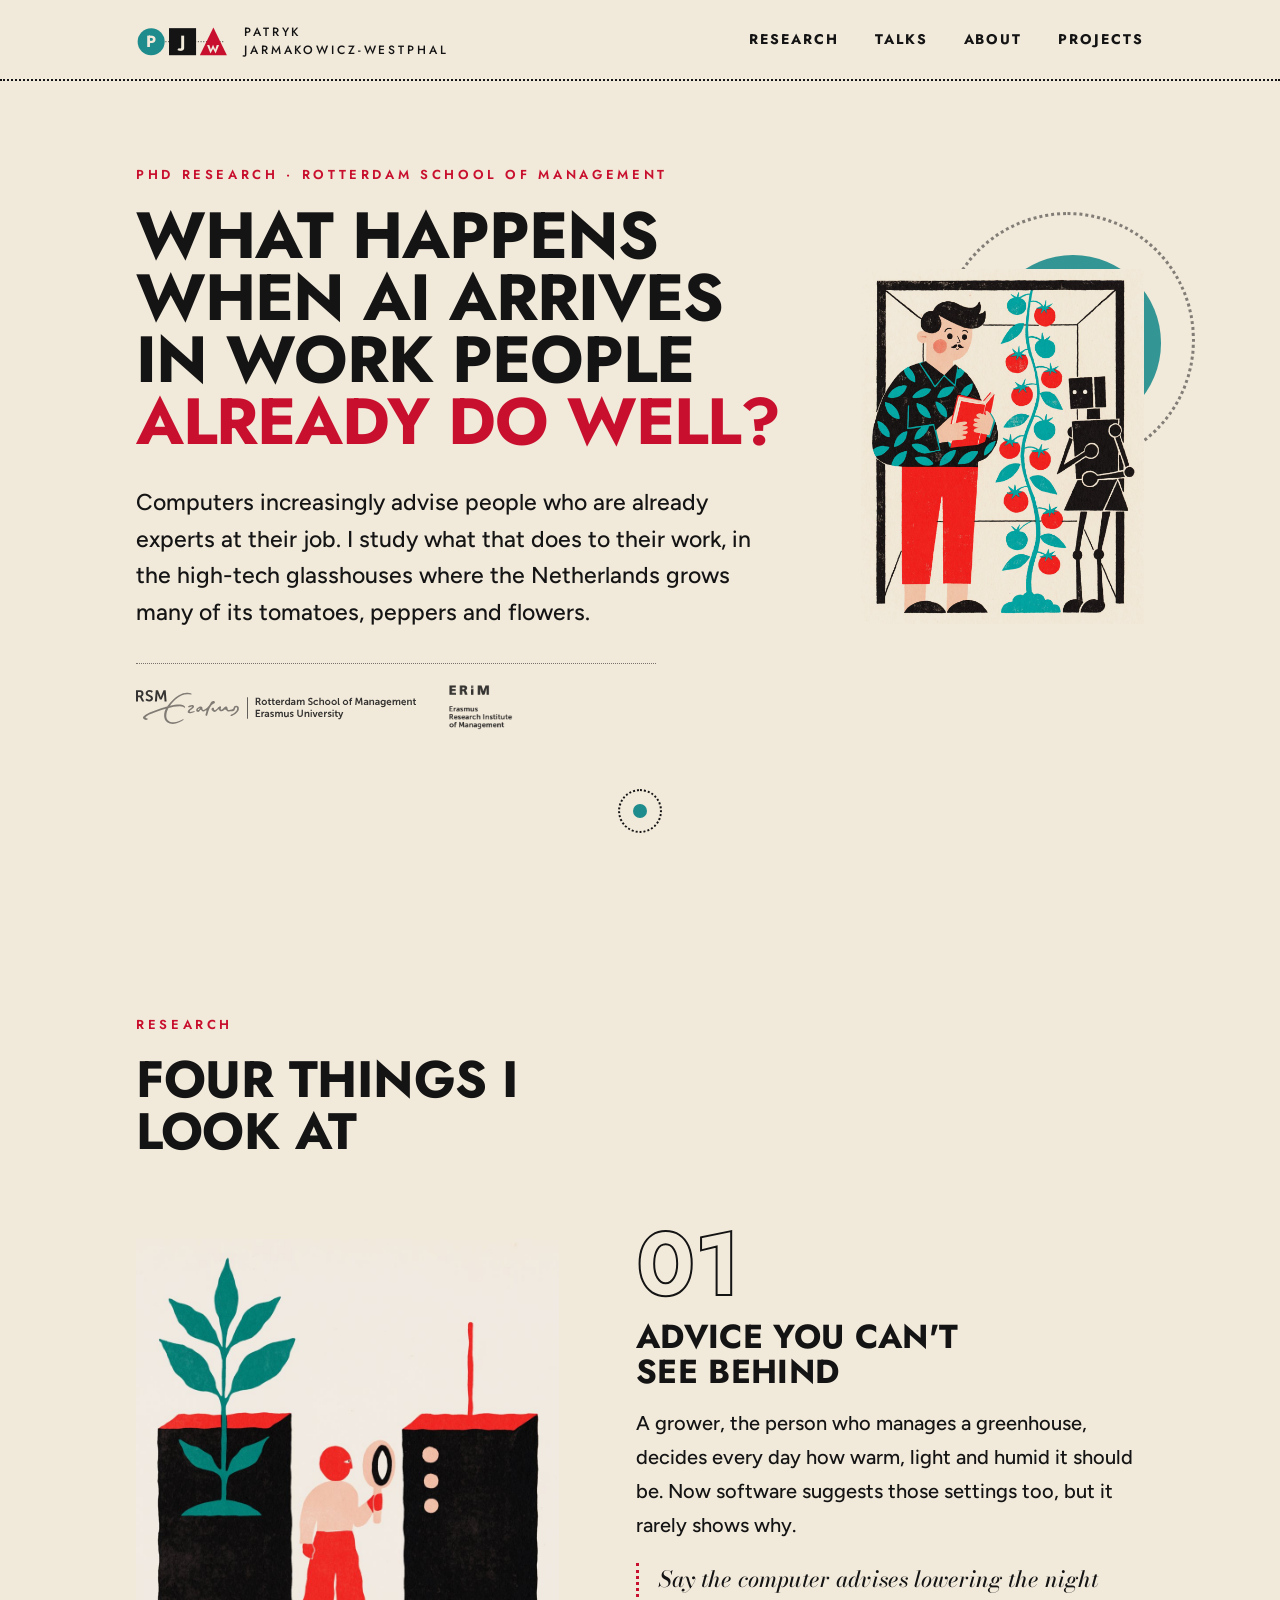
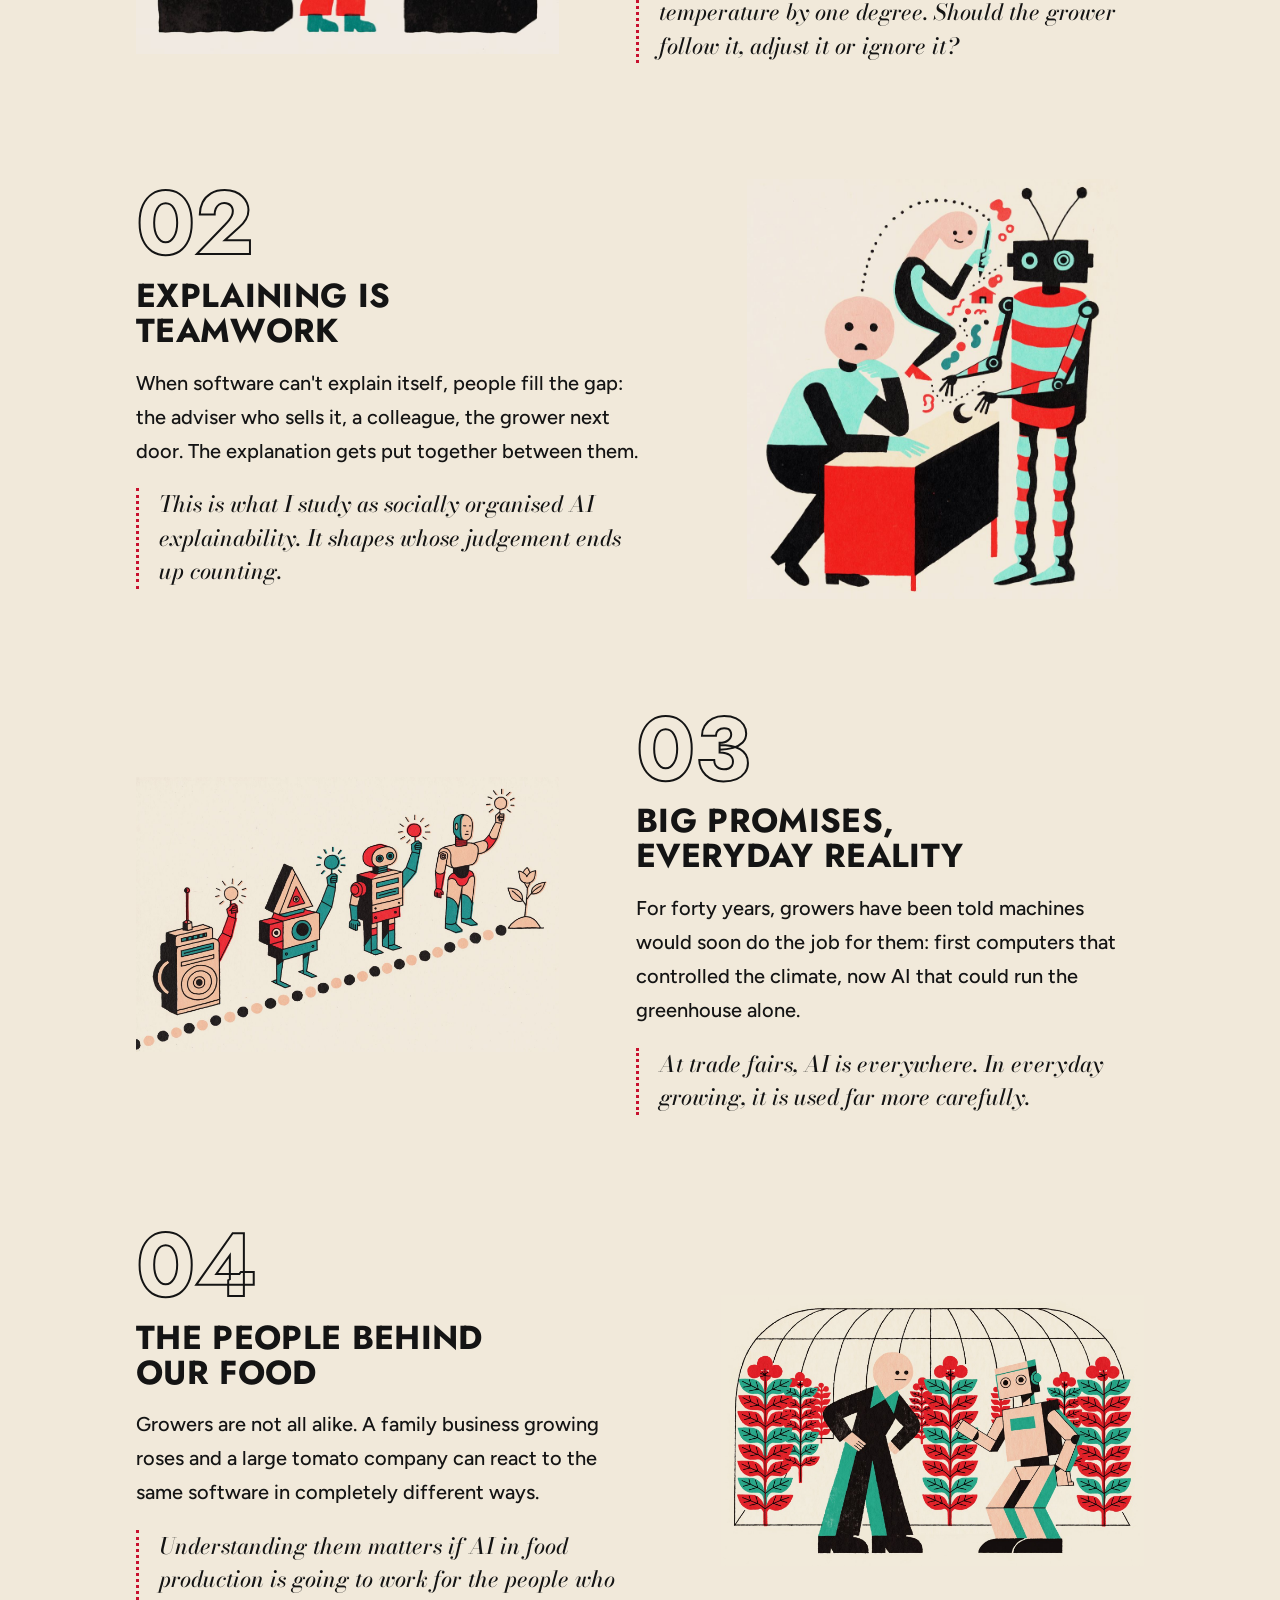
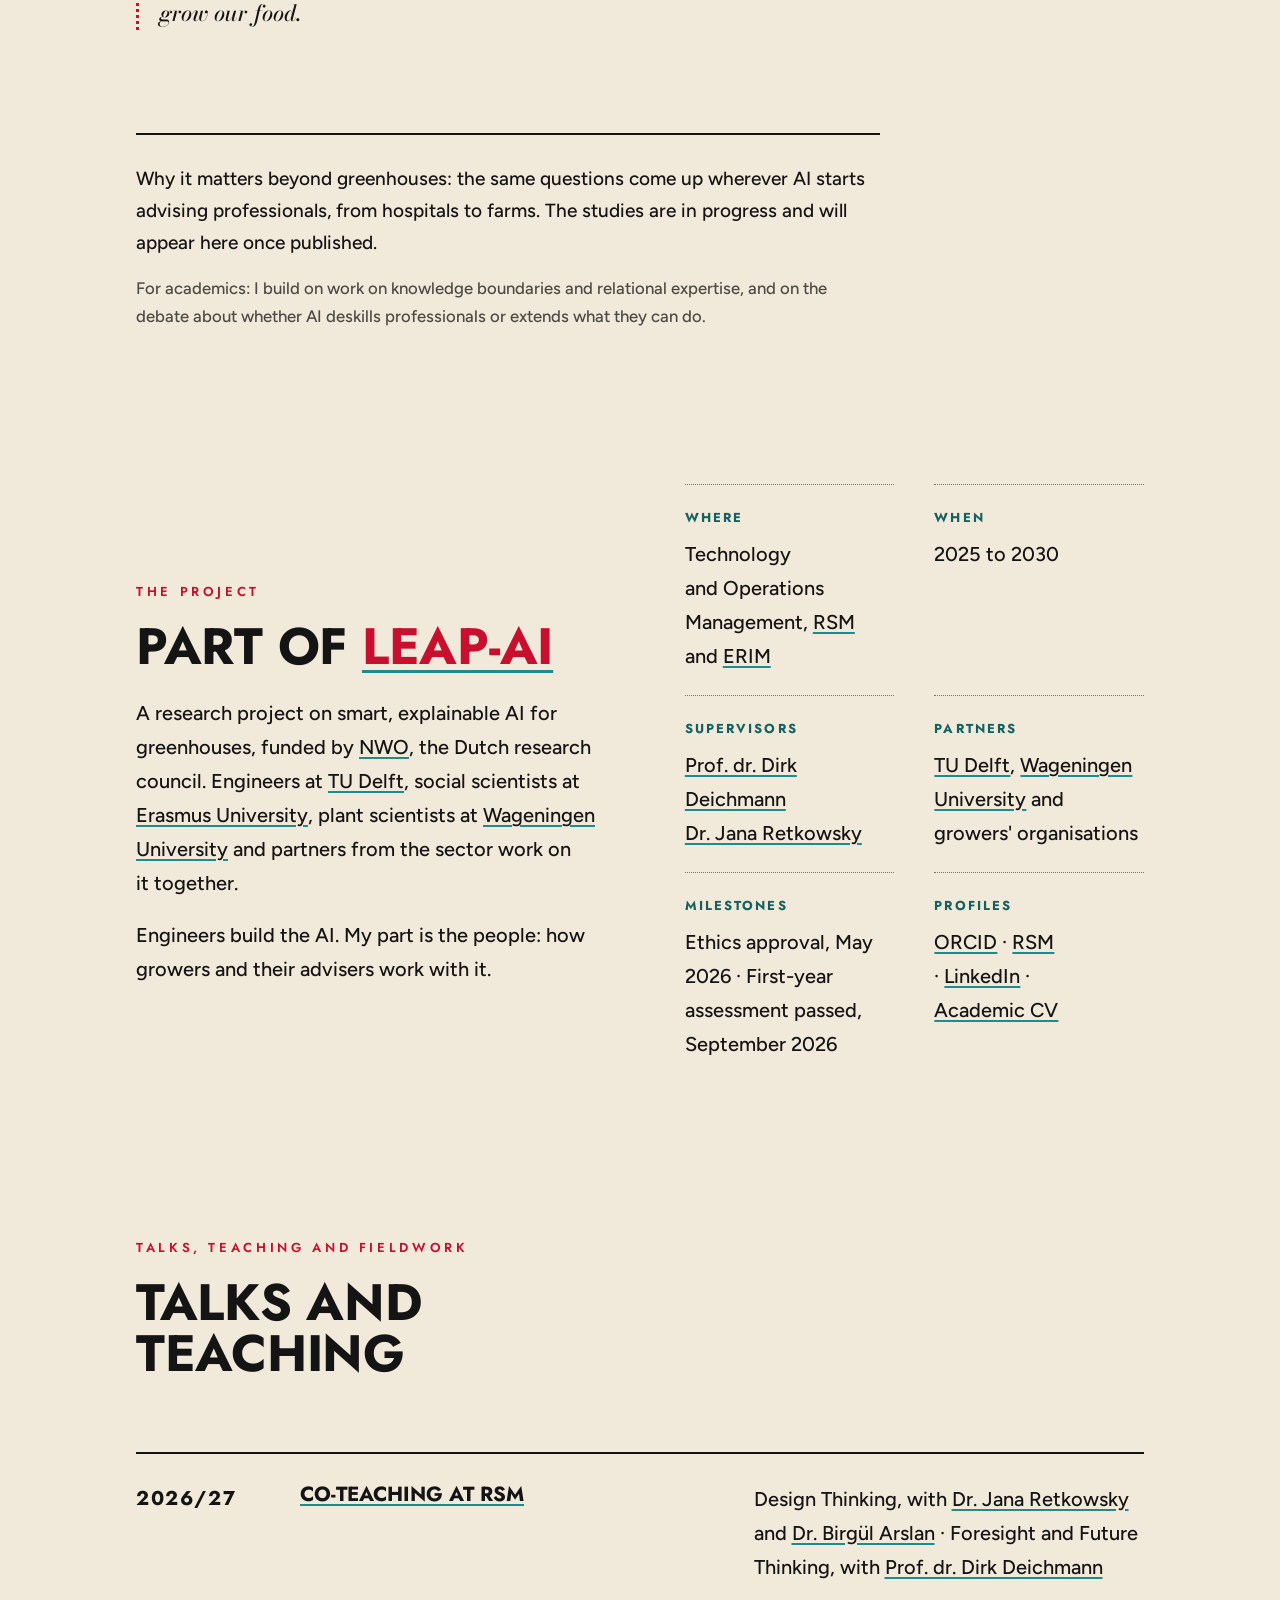
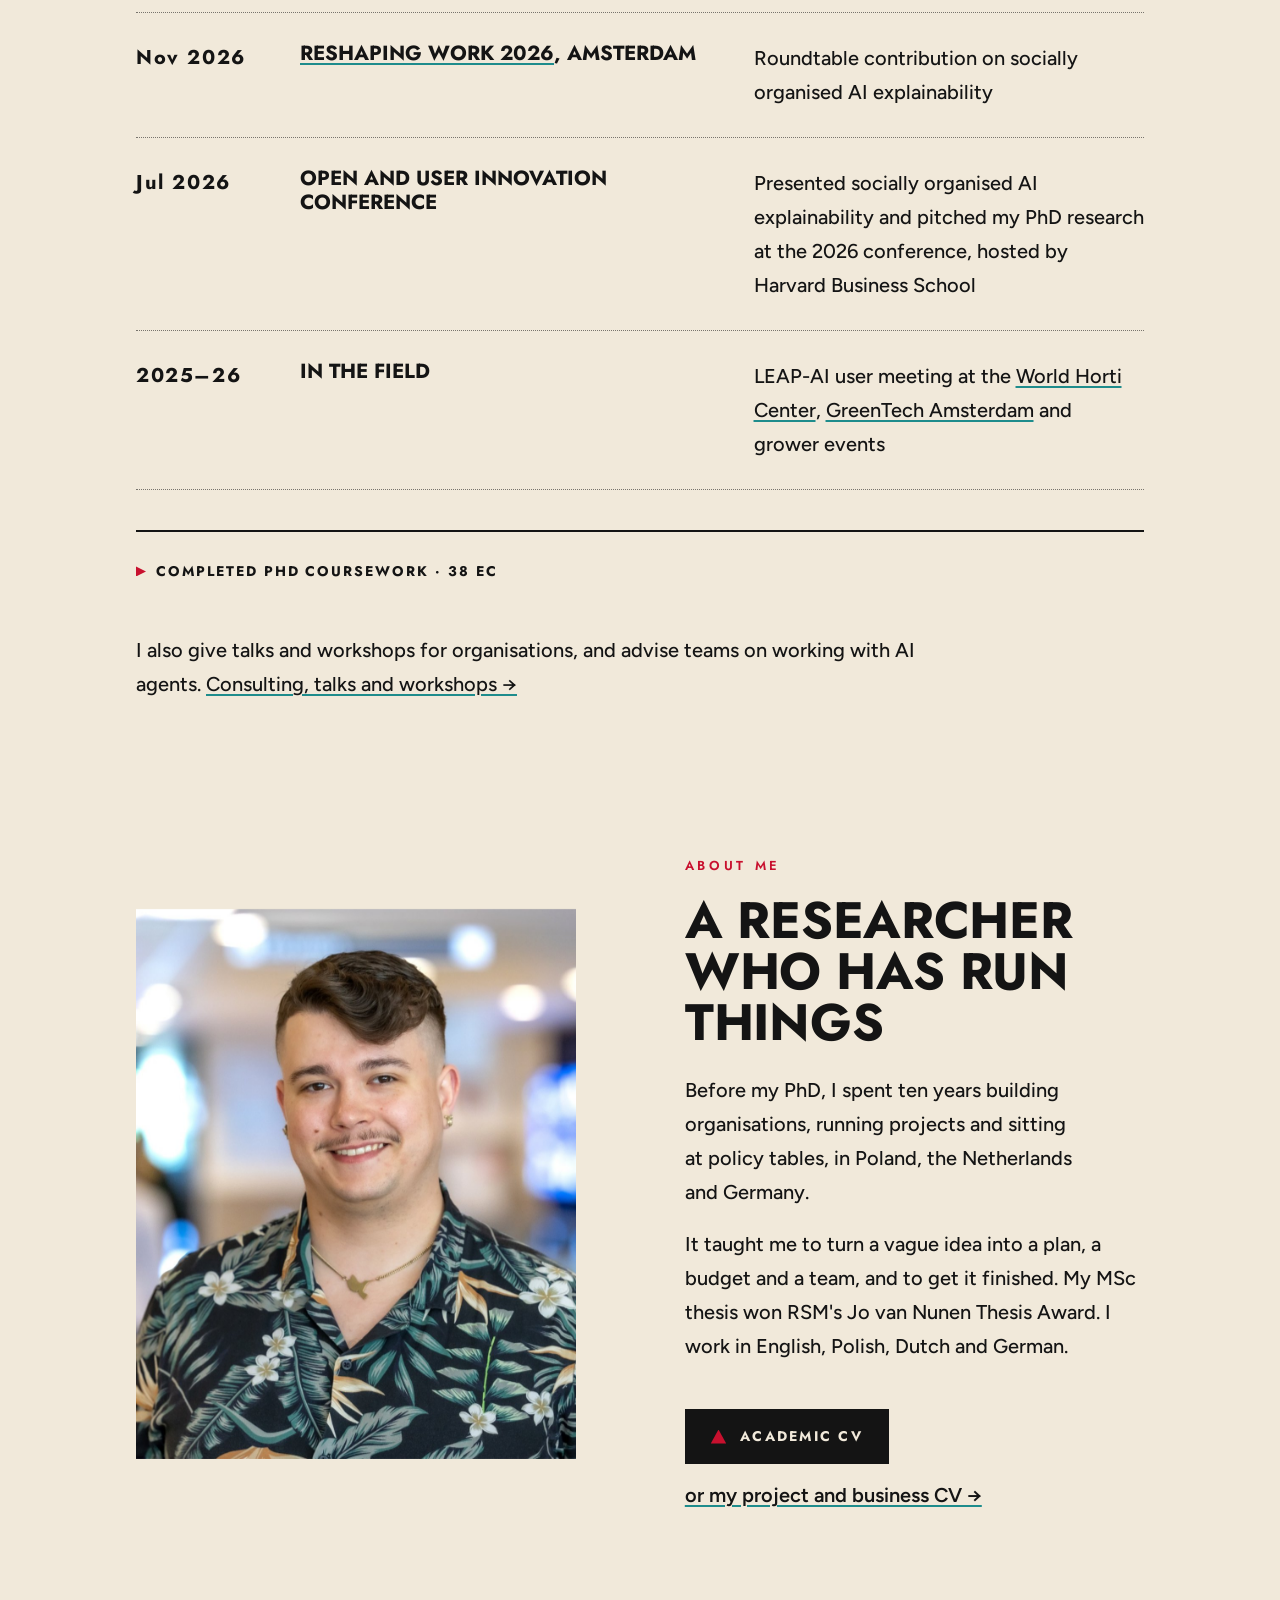
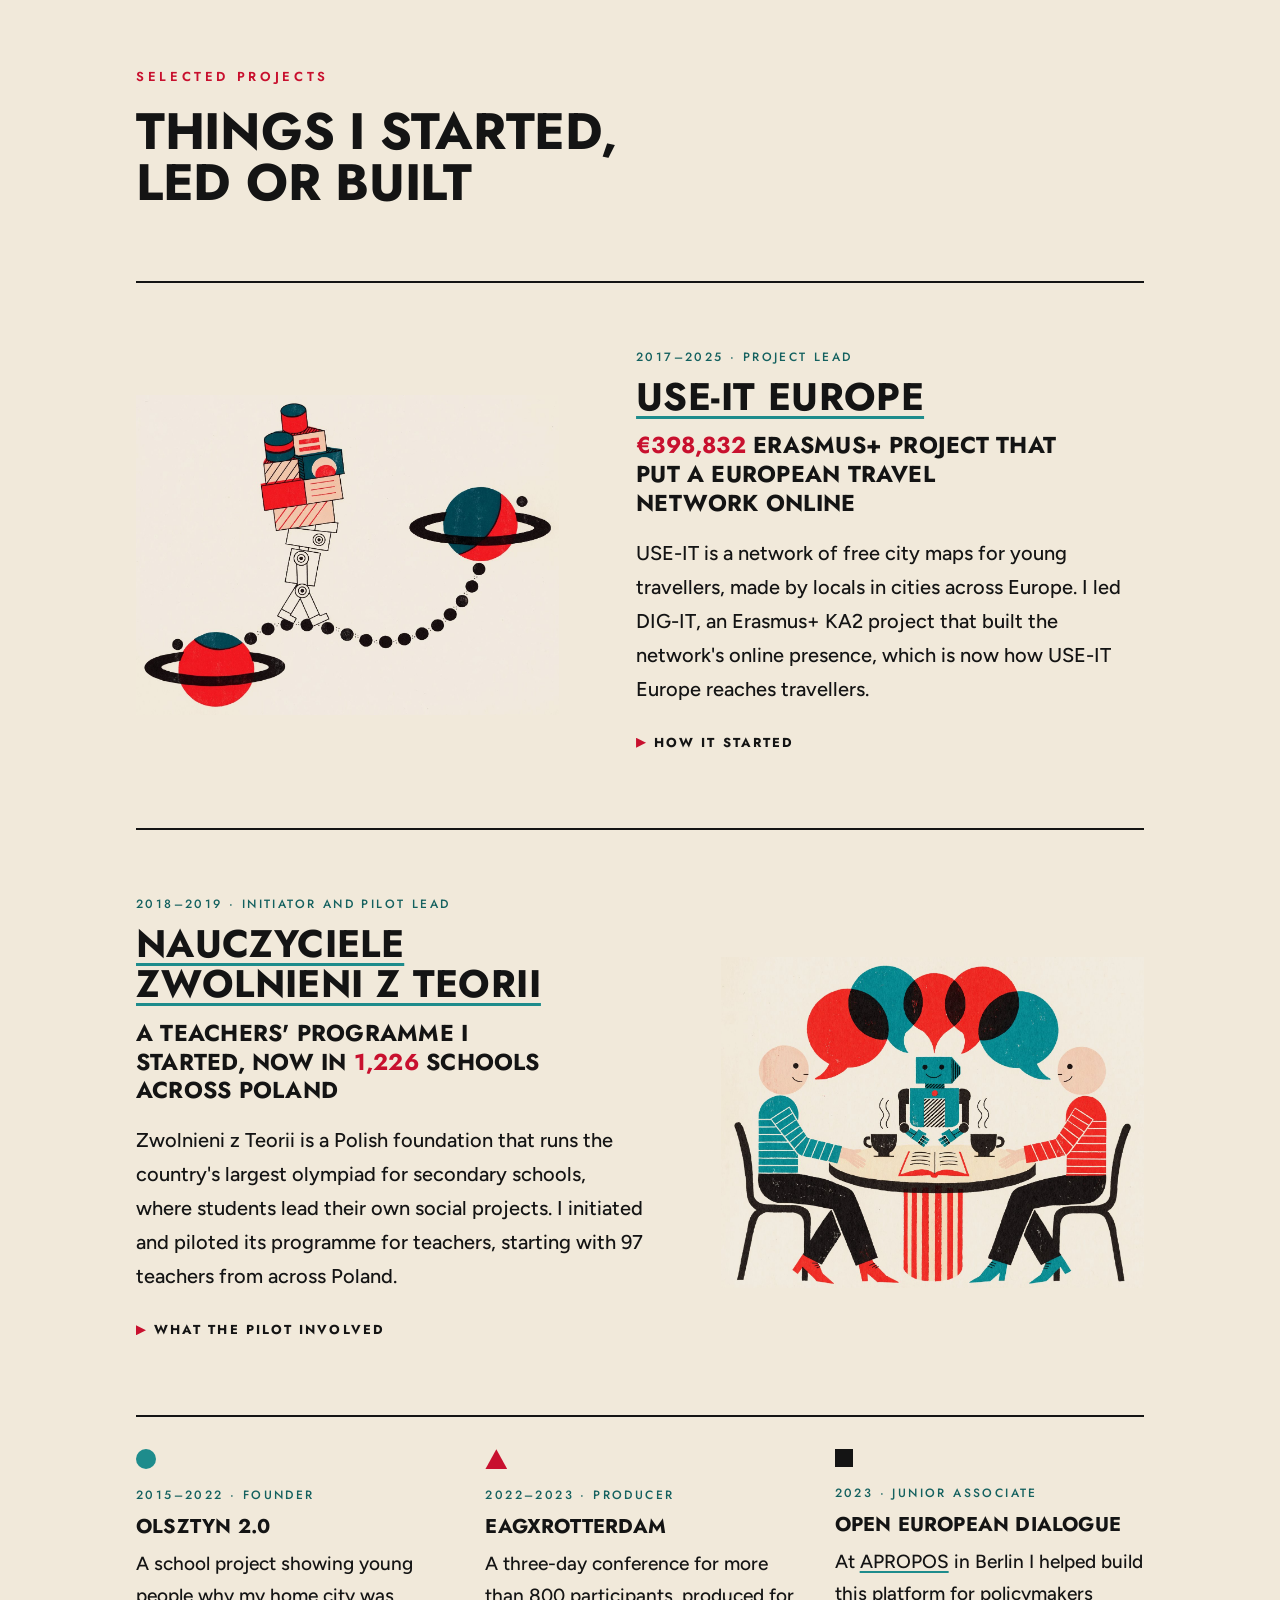
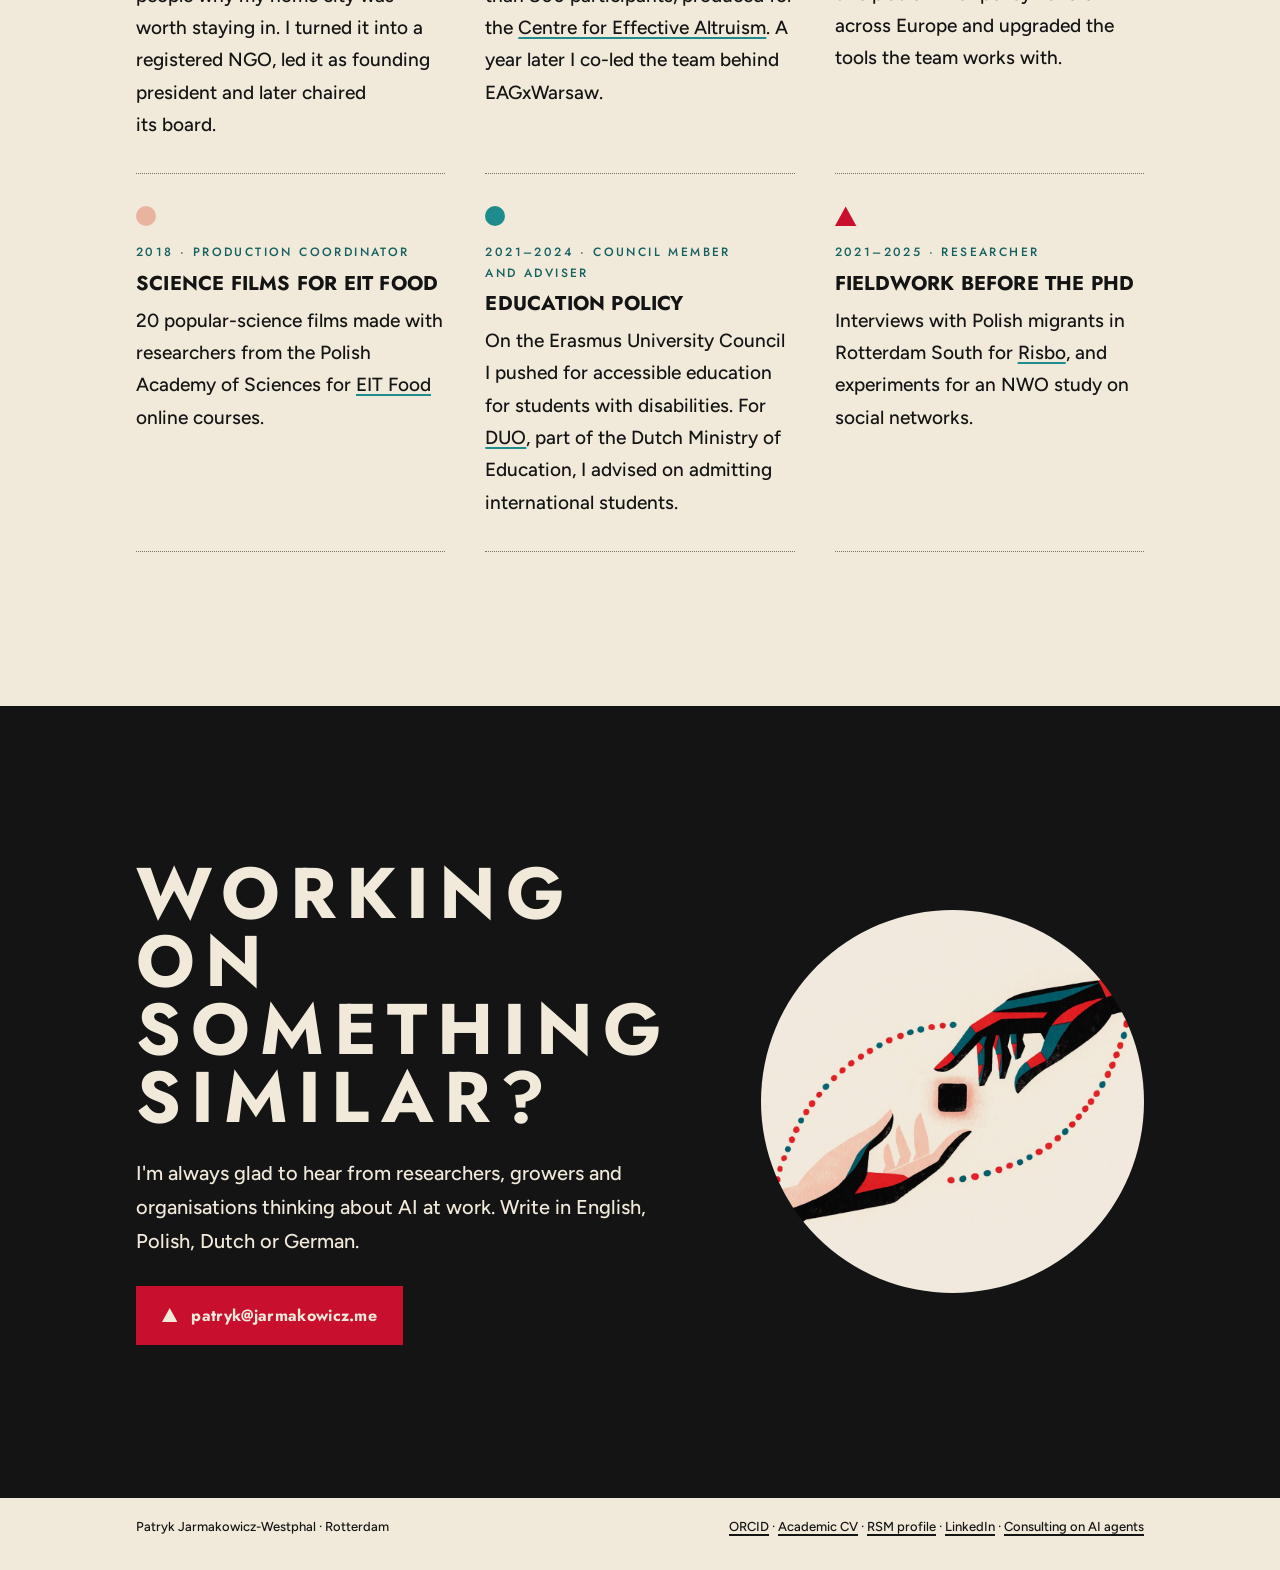
==== index.html @ da4ab866 "Launch jarmakowicz.me Personal research site with projects, talks and consulting pages.  Co-Authored" ====
<!DOCTYPE html>
<html lang="en">
<head>
<script>document.documentElement.classList.add("js")</script>
<meta charset="utf-8">
<meta name="viewport" content="width=device-width, initial-scale=1">
<title>Patryk Jarmakowicz-Westphal · Research on AI at work, Rotterdam School of Management</title>
<meta name="description" content="PhD researcher at Rotterdam School of Management, Erasmus University, studying what happens when AI arrives in established work, with Dutch greenhouse horticulture as the field. Part of the NWO-funded LEAP-AI consortium.">
<link rel="canonical" href="https://jarmakowicz.me/">
<meta property="og:type" content="profile">
<meta property="og:title" content="Patryk Jarmakowicz-Westphal · Research on AI at work">
<meta property="og:description" content="What happens when AI arrives in work people already do well. PhD research at RSM, Erasmus University, in Dutch greenhouse horticulture.">
<meta property="og:url" content="https://jarmakowicz.me/">
<meta property="og:image" content="https://jarmakowicz.me/img/f1-figure-greenhouse.jpg">
<script type="application/ld+json">
{
  "@context": "https://schema.org",
  "@type": "Person",
  "@id": "https://jarmakowicz.me/#person",
  "name": "Patryk Jarmakowicz-Westphal",
  "url": "https://jarmakowicz.me/",
  "image": "https://jarmakowicz.me/img/portrait.jpg",
  "email": "mailto:patryk@jarmakowicz.me",
  "jobTitle": "PhD researcher",
  "affiliation": {"@type": "CollegeOrUniversity", "name": "Rotterdam School of Management, Erasmus University", "url": "https://www.rsm.nl/"},
  "knowsAbout": ["AI at work", "human-AI interaction", "explainable AI in practice", "greenhouse horticulture", "organisational technology adoption", "AI agents", "project management"],
  "knowsLanguage": ["en", "pl", "nl", "de"],
  "sameAs": ["https://orcid.org/0009-0005-6873-9500", "https://www.rsm.nl/people/patryk-jarmakowicz-westphal/", "https://www.linkedin.com/in/patryk-jarmakowicz/"],
  "award": "Jo van Nunen Thesis Award, Rotterdam School of Management",
  "makesOffer": {"@type": "Offer", "url": "https://jarmakowicz.me/services.html", "itemOffered": {"@type": "Service", "name": "Consulting, talks and workshops on AI agents and AI at work"}}
}
</script>
<link rel="preconnect" href="https://fonts.googleapis.com"><link rel="preconnect" href="https://fonts.gstatic.com" crossorigin>
<link href="https://fonts.googleapis.com/css2?family=Bodoni+Moda:ital,wght@1,500&family=Figtree:wght@500;700&family=Jost:wght@500;600;700&display=swap" rel="stylesheet">
<link rel="stylesheet" href="style.css">
<link rel="stylesheet" href="home.css">
</head>
<body class="home">
<a class="skip" href="#work">Skip to content</a>

<header class="top">
  <div class="wrap">
    <a class="brand" href="index.html" aria-label="Patryk Jarmakowicz-Westphal, home">
      <svg viewBox="0 0 340 112" aria-hidden="true">
        <line x1="20" y1="58" x2="330" y2="58" stroke="#141414" stroke-width="3" stroke-dasharray="1 9" stroke-linecap="round"/>
        <circle cx="56" cy="58" r="50" fill="#1E8C8C"/><text x="56" y="79" text-anchor="middle" font-family="Futura,Jost" font-weight="700" font-size="60" fill="#F1E9DA">P</text>
        <rect x="122" y="8" width="100" height="100" fill="#141414"/><text x="172" y="79" text-anchor="middle" font-family="Futura,Jost" font-weight="700" font-size="60" fill="#F1E9DA">J</text>
        <polygon points="236,108 286,6 336,108" fill="#C8102E"/><text x="286" y="98" text-anchor="middle" font-family="Futura,Jost" font-weight="700" font-size="42" fill="#F1E9DA">W</text>
      </svg>
      <span>Patryk<br>Jarmakowicz-Westphal</span>
    </a>
    <nav class="nav" aria-label="Main">
      <a href="#work">Research</a>
      <a href="#talks">Talks</a>
      <a href="#about">About</a>
      <a href="#projects">Projects</a>
    </nav>
  </div>
</header>

<main>
  <section class="h-hero" aria-labelledby="h-title">
    <div class="wrap h-grid">
      <div class="h-copy">
        <p class="kicker rv">PhD research · Rotterdam School of Management</p>
        <h1 id="h-title" class="h-title rv">What happens when AI arrives in work people <span>already do well?</span></h1>
        <p class="h-lede rv">Computers increasingly advise people who are already experts at their job. I study what that does to their work, in the high-tech glasshouses where the Netherlands grows many of its tomatoes, peppers and flowers.</p>
        <div class="affil rv" role="group" aria-label="Affiliations">
          <a href="https://www.rsm.nl/people/patryk-jarmakowicz-westphal/"><img src="img/logos/rsm.svg" alt="Rotterdam School of Management, Erasmus University" class="logo-rsm"></a>
          <a href="https://www.erim.eur.nl/"><img src="img/logos/erim.png" alt="ERIM, Erasmus Research Institute of Management" class="logo-erim"></a>
        </div>
      </div>
      <figure class="h-art rv"><img src="img/f1-figure-greenhouse.jpg" alt="Poster-style drawing of a researcher with a notebook next to a tomato plant and a small robot in a greenhouse" width="1100" height="1400"></figure>
    </div>
    <a class="h-cue" href="#work" aria-label="Scroll to research"><span class="pc body"></span></a>
  </section>

  <section class="h-sec" id="work" aria-labelledby="work-h">
    <div class="wrap">
      <header class="h-head rv">
        <p class="kicker">Research</p>
        <h2 id="work-h" class="h-h2">Four things I look at</h2>
      </header>
      <ol class="angles">
        <li class="angle rv">
          <figure><img src="img/r2-two-black-boxes.jpg" alt="A person with a magnifying glass between two black boxes, one growing a plant and one with an antenna" width="1500" height="1400"></figure>
          <div class="angle-copy">
            <span class="num">01</span>
            <h3>Advice you can't see behind</h3>
            <p>A grower, the person who manages a greenhouse, decides every day how warm, light and humid it should be. Now software suggests those settings too, but it rarely shows why.</p>
            <p class="eg">Say the computer advises lowering the night temperature by one degree. Should the grower follow it, adjust it or ignore it?</p>
          </div>
        </li>
        <li class="angle rv">
          <figure><img src="img/r4-explaining-the-machine.jpg" alt="A figure translating a robot's abstract shapes into pictures for a puzzled person" width="1300" height="1400"></figure>
          <div class="angle-copy">
            <span class="num">02</span>
            <h3>Explaining is teamwork</h3>
            <p>When software can't explain itself, people fill the gap: the adviser who sells it, a colleague, the grower next door. The explanation gets put together between them.</p>
            <p class="eg">This is what I study as socially organised AI explainability. It shapes whose judgement ends up counting.</p>
          </div>
        </li>
        <li class="angle rv">
          <figure><img src="img/r3-forty-years-of-promises.jpg" alt="Four machines from different decades on a dotted path, each holding up a small light, with a plant at the end" width="1600" height="1040"></figure>
          <div class="angle-copy">
            <span class="num">03</span>
            <h3>Big promises, everyday reality</h3>
            <p>For forty years, growers have been told machines would soon do the job for them: first computers that controlled the climate, now AI that could run the greenhouse alone.</p>
            <p class="eg">At trade fairs, AI is everywhere. In everyday growing, it is used far more carefully.</p>
          </div>
        </li>
        <li class="angle rv">
          <figure><img src="img/r1b-greenhouse.jpg" alt="A grower and a friendly robot looking at the same tomato plant in a greenhouse" width="1600" height="1040"></figure>
          <div class="angle-copy">
            <span class="num">04</span>
            <h3>The people behind our food</h3>
            <p>Growers are not all alike. A family business growing roses and a large tomato company can react to the same software in completely different ways.</p>
            <p class="eg">Understanding them matters if AI in food production is going to work for the people who grow our food.</p>
          </div>
        </li>
      </ol>
      <p class="h-note rv">Why it matters beyond greenhouses: the same questions come up wherever AI starts advising professionals, from hospitals to farms. The studies are in progress and will appear here once published.<br><span class="for-academics">For academics: I build on work on knowledge boundaries and relational expertise, and on the debate about whether AI deskills professionals or extends what they can do.</span></p>
    </div>
  </section>

  <section class="h-sec h-project" aria-labelledby="project-h">
    <div class="wrap h-split">
      <div class="rv">
        <p class="kicker">The project</p>
        <h2 id="project-h" class="h-h2">Part of <a href="https://www.nwo.nl/en/news/two-consortia-to-start-research-on-the-use-of-ai-in-horticulture-and-livestock-farming">LEAP-AI</a></h2>
        <p class="h-body">A research project on smart, explainable AI for greenhouses, funded by <a href="https://www.nwo.nl/en">NWO</a>, the Dutch research council. Engineers at <a href="https://www.tudelft.nl/en/">TU Delft</a>, social scientists at <a href="https://www.eur.nl/en">Erasmus University</a>, plant scientists at <a href="https://www.wur.nl/en.htm">Wageningen University</a> and partners from the sector work on it together.</p>
        <p class="h-body">Engineers build the AI. My part is the people: how growers and their advisers work with it.</p>
      </div>
      <dl class="h-facts rv">
        <div><dt>Where</dt><dd>Technology and Operations Management, <a href="https://www.rsm.nl/">RSM</a> and <a href="https://www.erim.eur.nl/">ERIM</a></dd></div>
        <div><dt>When</dt><dd>2025 to 2030</dd></div>
        <div><dt>Supervisors</dt><dd><a href="https://www.rsm.nl/people/dirk-deichmann/">Prof. dr. Dirk Deichmann</a><br><a href="https://www.rsm.nl/people/jana-retkowsky/">Dr. Jana Retkowsky</a></dd></div>
        <div><dt>Partners</dt><dd><a href="https://www.tudelft.nl/en/">TU Delft</a>, <a href="https://www.wur.nl/en.htm">Wageningen University</a> and growers' organisations</dd></div>
        <div><dt>Milestones</dt><dd>Ethics approval, May 2026 · First-year assessment passed, September 2026</dd></div>
        <div><dt>Profiles</dt><dd><a href="https://orcid.org/0009-0005-6873-9500">ORCID</a> · <a href="https://www.rsm.nl/people/patryk-jarmakowicz-westphal/">RSM</a> · <a href="https://www.linkedin.com/in/patryk-jarmakowicz/">LinkedIn</a> · <a href="Patryk-Jarmakowicz-Westphal-CV-academic.pdf">Academic CV</a></dd></div>
      </dl>
    </div>
  </section>

  <section class="h-sec" id="talks" aria-labelledby="talks-h">
    <div class="wrap">
      <header class="h-head rv">
        <p class="kicker">Talks, teaching and fieldwork</p>
        <h2 id="talks-h" class="h-h2">Talks and teaching</h2>
      </header>
      <ul class="events">
        <li class="rv"><span class="when">2026/27</span><span class="what"><a href="https://www.rsm.nl/people/patryk-jarmakowicz-westphal/">Co-teaching at RSM</a></span><span class="how">Design Thinking, with <a href="https://www.rsm.nl/people/jana-retkowsky/">Dr. Jana Retkowsky</a> and <a href="https://www.rsm.nl/people/birgul-arslan/">Dr. Birgül Arslan</a> · Foresight and Future Thinking, with <a href="https://www.rsm.nl/people/dirk-deichmann/">Prof. dr. Dirk Deichmann</a></span></li>
        <li class="rv"><span class="when">Nov 2026</span><span class="what"><a href="https://www.reshapingwork.net/">Reshaping Work 2026</a>, Amsterdam</span><span class="how">Roundtable contribution on socially organised AI explainability</span></li>
        <li class="rv"><span class="when">Jul 2026</span><span class="what">Open and User Innovation Conference</span><span class="how">Presented socially organised AI explainability and pitched my PhD research at the 2026 conference, hosted by Harvard Business School</span></li>
        <li class="rv"><span class="when">2025–26</span><span class="what">In the field</span><span class="how">LEAP-AI user meeting at the <a href="https://www.worldhorticenter.nl/">World Horti Center</a>, <a href="https://www.greentech.nl/amsterdam">GreenTech Amsterdam</a> and grower events</span></li>
      </ul>
      <details class="coursework rv">
        <summary>Completed PhD coursework · 38 EC</summary>
        <ul>
          <li><span>Management Scholarship and Scholars</span><span>ERIM · 5 EC</span></li>
          <li><span>Design Thinking, Design Research and Design Experiments</span><span>Aalborg University · 2 EC</span></li>
          <li><span>Qualitative Research Methods and Data Analysis</span><span>GSERM Ljubljana · 4 EC</span></li>
          <li><span>Quantitative Research Methods</span><span>ERIM · 5 EC</span></li>
          <li><span>Open Science and Scientific Integrity</span><span>ERIM · 2 EC</span></li>
          <li><span>AI Agents in Economics and Business Research</span><span>Tinbergen Institute · 1 EC</span></li>
          <li><span>Research on Digital Innovation</span><span>Vrije Universiteit Amsterdam · 5 EC</span></li>
          <li><span>Topics in the Philosophy of Science</span><span>ERIM · 5 EC</span></li>
          <li><span>Crafting Your Introduction</span><span>ERIM · 2 EC</span></li>
          <li><span>Scholarly Communication from the Middle Ages to the Open Era</span><span>ERIM · 1 EC</span></li>
          <li><span>Summer School Greenhouse Horticulture</span><span>Wageningen University &amp; Research</span></li>
          <li><span>Using and Studying Generative AI in Work and Education</span><span>VU Amsterdam and Stockholm School of Economics · 6 EC</span></li>
        </ul>
        <p>In progress: University Teaching Qualification (UDQ/BKU), RISBO.</p>
      </details>
      <p class="h-aside rv">I also give talks and workshops for organisations, and advise teams on working with AI agents. <a href="services.html">Consulting, talks and workshops →</a></p>
    </div>
  </section>

  <section class="h-sec" id="about" aria-labelledby="about-h">
    <div class="wrap">
      <div class="h-split about-intro">
        <figure class="portrait rv"><img src="img/portrait.jpg" alt="Patryk Jarmakowicz-Westphal, smiling, in a dark shirt with a tropical leaf pattern" width="1040" height="1300"></figure>
        <div class="rv">
          <p class="kicker">About me</p>
          <h2 id="about-h" class="h-h2">A researcher who has run things</h2>
          <p class="h-body">Before my PhD, I spent ten years building organisations, running projects and sitting at policy tables, in Poland, the Netherlands and Germany.</p>
          <p class="h-body">It taught me to turn a vague idea into a plan, a budget and a team, and to get it finished. My MSc thesis won RSM's Jo van Nunen Thesis Award. I work in English, Polish, Dutch and German.</p>
          <p class="h-body"><a class="button" href="Patryk-Jarmakowicz-Westphal-CV-academic.pdf"><span class="pc sig"></span>Academic CV</a> <a class="cv-alt" href="Patryk-Jarmakowicz-Westphal-CV.pdf">or my project and business CV →</a></p>
        </div>
      </div>

          </div>
  </section>

  <section class="h-sec" id="projects" aria-labelledby="projects-h">
    <div class="wrap">
      <header class="h-head rv">
        <p class="kicker">Selected projects</p>
        <h2 id="projects-h" class="h-h2">Things I started, led or built</h2>
      </header>

      <article class="feature rv">
        <figure><img src="img/07-moving-between-tools.jpg" alt="A small robot carrying boxes along a dotted path from one planet to another" width="1540" height="1170"></figure>
        <div class="feature-copy">
          <p class="meta">2017–2025 · Project lead</p>
          <h3><a href="https://www.use-it.travel/">USE-IT Europe</a></h3>
          <p class="claim"><span data-count="400000" data-prefix="€">€400,000</span> Erasmus+ project that put a European travel network online</p>
          <p>USE-IT is a network of free city maps for young travellers, made by locals in cities across Europe. I led DIG-IT, an Erasmus+ KA2 project that built the network's online presence, which is now how USE-IT Europe reaches travellers.</p>
          <details><summary>How it started</summary><p>My first USE-IT project was the map for my home city, Olsztyn, in 2017–2019. I raised the funding, ran the local research and led the creative team. We printed 20,000 copies, and our campaign reached more than two million young Europeans.</p></details>
        </div>
      </article>

      <article class="feature rev rv">
        <figure><img src="img/05-new-colleague.jpg" alt="Two people and a small robot talking around a table" width="1500" height="1180"></figure>
        <div class="feature-copy">
          <p class="meta">2018–2019 · Initiator and pilot lead</p>
          <h3><a href="https://zwolnienizteorii.pl/nauczyciel">Nauczyciele Zwolnieni z Teorii</a></h3>
          <p class="claim">A teachers' programme I started, now in <span data-count="1263">1,263</span> schools across Poland</p>
          <p>Zwolnieni z Teorii is a Polish foundation that runs the country's largest olympiad for secondary schools, where students lead their own social projects. I initiated and piloted its programme for teachers, starting with 97 teachers from across Poland.</p>
          <details><summary>What the pilot involved</summary><p>I built the relationships with schools, organised three workshops in Warsaw, set up the programme data, presented it at the Ministry of Entrepreneurship and Technology, and ran an event for teachers at the Grand Finale with experts from Google and Allegro.</p></details>
        </div>
      </article>

      <ul class="minis">
        <li class="rv">
          <span class="pc body" aria-hidden="true"></span>
          <p class="meta">2015–2022 · Founder</p>
          <h3>Olsztyn 2.0</h3>
          <p>A school project showing young people why my home city was worth staying in. I turned it into a registered NGO, led it as founding president and later chaired its board.</p>
        </li>
        <li class="rv">
          <span class="pc sig" aria-hidden="true"></span>
          <p class="meta">2022–2023 · Producer</p>
          <h3>EAGxRotterdam</h3>
          <p>A three-day conference for more than 800 participants, produced for the <a href="https://www.effectivealtruism.org/">Centre for Effective Altruism</a>. A year later I co-led the team behind EAGxWarsaw.</p>
        </li>
        <li class="rv">
          <span class="pc mod" aria-hidden="true"></span>
          <p class="meta">2023 · Junior associate</p>
          <h3>Open European Dialogue</h3>
          <p>At <a href="https://www.aproposgroup.org/">APROPOS</a> in Berlin I helped build this platform for policymakers across Europe and upgraded the tools the team works with.</p>
        </li>
        <li class="rv">
          <span class="pc done" aria-hidden="true"></span>
          <p class="meta">2018 · Production coordinator</p>
          <h3>Science films for EIT Food</h3>
          <p>20 popular-science films made with researchers from the Polish Academy of Sciences for <a href="https://www.eitfood.eu/">EIT Food</a> online courses.</p>
        </li>
        <li class="rv">
          <span class="pc body" aria-hidden="true"></span>
          <p class="meta">2021–2024 · Council member and adviser</p>
          <h3>Education policy</h3>
          <p>On the Erasmus University Council I pushed for accessible education for students with disabilities. For <a href="https://duo.nl/">DUO</a>, part of the Dutch Ministry of Education, I advised on admitting international students.</p>
        </li>
        <li class="rv">
          <span class="pc sig" aria-hidden="true"></span>
          <p class="meta">2021–2025 · Researcher</p>
          <h3>Fieldwork before the PhD</h3>
          <p>Interviews with Polish migrants in Rotterdam South for <a href="https://www.risbo.org/">Risbo</a>, and experiments for an NWO study on social networks.</p>
        </li>
      </ul>
    </div>
  </section>

  <section class="h-contact" id="contact" aria-labelledby="contact-h">
    <div class="wrap h-split">
      <div class="rv">
        <h2 id="contact-h" class="h-big">Working on something similar?</h2>
        <p class="h-body">I'm always glad to hear from researchers, growers and organisations thinking about AI at work. Write in English, Polish, Dutch or German.</p>
        <a class="button" href="mailto:patryk@jarmakowicz.me"><span class="pc sig"></span>patryk@jarmakowicz.me</a>
      </div>
      <figure class="rv"><img src="img/04-handover.jpg" alt="" width="1600" height="1040"></figure>
    </div>
  </section>
</main>

<footer class="foot">
  <div class="wrap">
    <span>Patryk Jarmakowicz-Westphal · Rotterdam</span>
    <span><a href="https://orcid.org/0009-0005-6873-9500">ORCID</a> · <a href="Patryk-Jarmakowicz-Westphal-CV-academic.pdf">Academic CV</a> · <a href="https://www.rsm.nl/people/patryk-jarmakowicz-westphal/">RSM profile</a> · <a href="https://www.linkedin.com/in/patryk-jarmakowicz/">LinkedIn</a> · <a href="services.html">Consulting on AI agents</a></span>
  </div>
</footer>

<script src="home.js" defer></script>
</body>
</html>
---- style.css ----
/* Konstruktor web styles. Tokens match brand/DESIGN.md */
:root{
  --cream:#F1E9DA; --ink:#141414; --crimson:#C8102E; --teal:#1E8C8C; --teal-deep:#14615F; --blush:#E8B4A0;
  --display:"Futura","Jost",sans-serif;
  --text:"Avenir Next","Figtree",sans-serif;
  --voice:"Bodoni 72","Bodoni Moda",serif;
  --wrap:1120px; --gut:clamp(20px,5vw,56px);
  --gap:clamp(56px,9vw,112px);
}
*{box-sizing:border-box;margin:0;padding:0}
html{background:var(--cream);color:var(--ink);-webkit-text-size-adjust:100%}
body{font-family:var(--text);font-weight:500;font-size:clamp(17px,1.1vw + 12px,19px);line-height:1.6;text-wrap:pretty}
img{display:block;max-width:100%;height:auto}
a{color:inherit;text-decoration-thickness:1.5px;text-underline-offset:3px}
a:hover{color:var(--crimson)}
:focus-visible{outline:3px solid var(--crimson);outline-offset:3px}
.wrap{max-width:var(--wrap);margin:0 auto;padding:0 var(--gut)}
p+p{margin-top:1em}
em,i{font-style:italic}

/* shapes */
.pc{display:inline-block;flex:none}
.pc.body{width:1em;height:1em;border-radius:50%;background:var(--teal)}
.pc.mod{width:.9em;height:.9em;background:var(--ink)}
.pc.sig{width:1.1em;height:1em;background:var(--crimson);clip-path:polygon(50% 0,100% 100%,0 100%)}
.pc.done{width:1em;height:1em;border-radius:50%;background:var(--blush)}

/* header */
.top{border-bottom:2px dotted var(--ink)}
.top .wrap{display:flex;align-items:center;justify-content:space-between;gap:24px;padding-top:22px;padding-bottom:18px}
.brand{display:flex;align-items:center;gap:16px;text-decoration:none}
.brand svg{width:92px;height:auto}
.brand span{font-family:var(--display);font-size:12px;letter-spacing:.24em;text-transform:uppercase;line-height:1.5}
.nav{display:flex;gap:clamp(16px,3vw,36px);font-family:var(--display);font-weight:700;font-size:14px;letter-spacing:.14em;text-transform:uppercase}
.nav a{text-decoration:none;padding:6px 0;border-bottom:3px solid transparent}
.nav a[aria-current="page"]{border-color:var(--crimson)}
@media (max-width:640px){.brand span{display:none}.brand svg{width:78px}}

/* hero */
.hero{position:relative;overflow:hidden}
.hero .wrap{display:grid;grid-template-columns:1.25fr .75fr;gap:56px;align-items:center;padding-top:clamp(40px,7vw,88px);padding-bottom:clamp(40px,7vw,88px)}
.kicker{font-family:var(--display);font-weight:600;font-size:13px;letter-spacing:.28em;text-transform:uppercase;color:var(--crimson);margin-bottom:22px}
h1{font-family:var(--display);font-weight:700;font-size:clamp(38px,5vw,68px);line-height:.95;letter-spacing:-.01em;text-transform:uppercase}
h1 span{color:var(--crimson)}
.lede{font-size:clamp(19px,1.4vw + 12px,23px);line-height:1.5;margin-top:32px;max-width:34em}
.hero figure img{width:100%}
@media (max-width:820px){.hero .wrap{grid-template-columns:1fr}.hero figure{order:-1;max-width:300px}}

/* sections */
section.block{padding:var(--gap) 0 0}
section.block > .wrap{border-top:2px solid var(--ink);padding-top:40px}
h2{font-family:var(--display);font-weight:700;font-size:15px;letter-spacing:.14em;text-transform:uppercase;margin-bottom:24px}
h3{font-family:var(--display);font-weight:700;font-size:clamp(22px,2vw,28px);line-height:1.1;text-transform:uppercase;letter-spacing:.01em}
.split{display:grid;grid-template-columns:1fr minmax(0,440px);gap:clamp(32px,6vw,80px);align-items:center}
.split.rev{grid-template-columns:minmax(0,440px) 1fr}
.split.rev > figure{order:-1}
.prose{max-width:36em}
@media (max-width:820px){.split,.split.rev{grid-template-columns:1fr}.split.rev > figure{order:0}.split figure{max-width:480px}}
.quote{font-family:var(--voice);font-style:italic;font-size:clamp(26px,2.6vw,36px);line-height:1.25;max-width:22em}

/* work list */
.work{list-style:none;margin-top:8px}
.work li{display:grid;grid-template-columns:minmax(0,300px) 1fr;gap:clamp(24px,5vw,64px);align-items:center;padding:40px 0;border-top:1.5px dotted rgba(20,20,20,.55)}
.work li:first-child{border-top:0;padding-top:8px}
.work .meta{font-family:var(--display);font-size:12px;letter-spacing:.22em;text-transform:uppercase;margin:10px 0 14px;color:var(--teal-deep)}
.work p{max-width:34em}
@media (max-width:820px){.work li{grid-template-columns:1fr}.work figure{max-width:360px}}

/* facts */
.facts{display:grid;grid-template-columns:repeat(auto-fit,minmax(220px,1fr));gap:0 40px}
.facts div{padding:18px 0;border-top:1.5px dotted rgba(20,20,20,.55)}
.facts dt{font-family:var(--display);font-weight:700;font-size:13px;letter-spacing:.14em;text-transform:uppercase;margin-bottom:6px}

/* orbit */
.orbit{position:relative;margin-top:16px}
.orbit .line{position:absolute;left:4px;right:4px;top:12px;border-top:3px dotted var(--ink)}
.orbit ol{list-style:none;display:grid;grid-template-columns:repeat(4,1fr);gap:28px;position:relative}
.orbit .mk{height:24px;display:flex;align-items:center;font-size:24px}
.orbit .when{font-family:var(--display);font-size:12px;letter-spacing:.22em;text-transform:uppercase;margin-top:18px;opacity:.75}
.orbit h3{font-size:20px;margin:6px 0 10px}
.orbit p{font-size:.92em}
.orbit .gate{color:var(--crimson);font-weight:700}
@media (max-width:820px){
  .orbit .line{left:11px;right:auto;top:4px;bottom:4px;border-top:0;border-left:3px dotted var(--ink)}
  .orbit ol{grid-template-columns:1fr;gap:32px}
  .orbit li{display:grid;grid-template-columns:40px 1fr}
  .orbit li > *:not(.mk){grid-column:2}
  .orbit .mk{grid-row:1 / span 3}
  .orbit .when{margin-top:0}
}

/* banner */
.banner img{width:100%;max-height:520px;object-fit:cover;object-position:50% 35%}

/* call */
.call{padding:var(--gap) 0}
.call .wrap{border-top:2px solid var(--ink);padding-top:40px;display:grid;grid-template-columns:1fr minmax(0,380px);gap:clamp(32px,6vw,80px);align-items:center}
.call .big{font-family:var(--display);font-weight:700;font-size:clamp(30px,3.6vw,48px);line-height:1;text-transform:uppercase;margin-bottom:24px}
.button{display:inline-flex;align-items:center;gap:14px;margin-top:28px;padding:16px 26px;background:var(--ink);color:var(--cream);text-decoration:none;font-family:var(--display);font-weight:700;font-size:14px;letter-spacing:.16em;text-transform:uppercase}
.button:hover{background:var(--crimson);color:var(--cream)}
.button .pc.sig{font-size:14px;background:var(--crimson)}
.button:hover .pc.sig{background:var(--cream)}
@media (max-width:820px){.call .wrap{grid-template-columns:1fr}}

/* footer */
.foot{border-top:2px solid var(--ink)}
.foot .wrap{display:flex;flex-wrap:wrap;justify-content:space-between;gap:12px 32px;padding-top:18px;padding-bottom:32px;font-size:13px}

/* about path */
.path{list-style:none;margin-top:48px;position:relative;padding-left:34px}
.path::before{content:"";position:absolute;left:8px;top:10px;bottom:10px;border-left:3px dotted var(--ink)}
.path li{position:relative;display:grid;grid-template-columns:120px 1fr;gap:20px;padding:10px 0}
.path li::before{content:"";position:absolute;left:-33px;top:15px;width:16px;height:16px;border-radius:50%;background:var(--teal)}
.path li:first-child::before{background:var(--crimson);border-radius:0;clip-path:polygon(50% 0,100% 100%,0 100%);width:18px}
.path .yr{font-family:var(--display);font-weight:700;font-size:14px;letter-spacing:.1em;padding-top:3px}
.path b{font-weight:700}
@media (max-width:640px){.path li{grid-template-columns:1fr;gap:2px}}
.nav a{white-space:nowrap}
#about .split{align-items:start}
#about .split figure{position:sticky;top:32px}
@media (max-width:820px){#about .split figure{position:static}}

/* about: portrait + skills */
.portrait img{width:100%;max-width:420px}
.skills{display:grid;grid-template-columns:repeat(auto-fit,minmax(300px,1fr));gap:0 56px}
.skills > div{padding:28px 0;border-top:1.5px dotted rgba(20,20,20,.55)}
.skills h3{font-size:19px;margin-bottom:10px}
.skills p{max-width:34em}

/* offers */
.offers{display:grid;grid-template-columns:repeat(2,1fr);gap:0 64px}
@media (max-width:820px){.offers{grid-template-columns:1fr}}
.offers p:not(.when):not(.fit){max-width:34em}
.offers article{padding:28px 0 8px;border-top:1.5px dotted rgba(20,20,20,.55)}
.offers .mk{height:24px;display:flex;align-items:center;font-size:24px}
.offers .when{font-family:var(--display);font-size:12px;letter-spacing:.22em;text-transform:uppercase;margin-top:16px;opacity:.75}
.offers h3{font-size:22px;margin:6px 0 12px}
.offers .fit{font-size:.88em;color:var(--teal-deep);font-weight:700}

/* ---------- motion ---------- */
.reveal{opacity:0;transform:translateY(22px);transition:opacity .7s ease var(--d,0ms),transform .7s cubic-bezier(.2,.7,.2,1) var(--d,0ms)}
.reveal.in{opacity:1;transform:none}
figure{overflow:visible}
figure img{transition:transform .6s cubic-bezier(.2,.7,.2,1)}
figure:hover img{transform:translateY(-4px) rotate(-.6deg)}
@keyframes drift{from{transform:translateY(0) rotate(0)}to{transform:translateY(-10px) rotate(.8deg)}}
.hero figure img,.call figure img{animation:drift 6s ease-in-out infinite alternate}
.split figure img{animation:drift 8s ease-in-out infinite alternate}
.split.rev figure img{animation-delay:-3s}
.work figure img{animation:drift 9s ease-in-out infinite alternate}
.work li:nth-child(2) figure img{animation-delay:-4s}
/* moving dotted orbit */
.orbit .line{border-top:0!important;height:3px;background-image:radial-gradient(circle,var(--ink) 1.4px,transparent 1.6px);background-size:9px 3px;animation:march 3s linear infinite}
@keyframes march{to{background-position:90px 0}}
@keyframes pulse{0%,100%{transform:scale(1)}50%{transform:scale(1.18)}}
.orbit .mk .pc,.offers .mk .pc{animation:pulse 3.2s ease-in-out infinite}
.orbit li:nth-child(2) .pc{animation-delay:.4s}.orbit li:nth-child(3) .pc{animation-delay:.8s}.orbit li:nth-child(4) .pc{animation-delay:1.2s}
.brand svg line{animation:march-svg 4s linear infinite}
@keyframes march-svg{to{stroke-dashoffset:-100}}
.button .pc.sig{transition:transform .3s}
.button:hover .pc.sig{transform:translateX(4px) rotate(90deg)}
@media (max-width:820px){
  .orbit .line{height:auto;width:3px;background-image:radial-gradient(circle,var(--ink) 1.4px,transparent 1.6px);background-size:3px 9px;animation:march-v 3s linear infinite}
  @keyframes march-v{to{background-position:0 90px}}
}
@media (prefers-reduced-motion:reduce){
  *,*::before,*::after{animation:none!important;transition:none!important}
  .reveal{opacity:1;transform:none}
}

/* ---------- responsive images ---------- */
.hero figure{display:flex;justify-content:center}
.hero figure img{max-height:min(72vh,640px);width:auto;max-width:100%}
.split figure{display:flex;justify-content:center}
.split figure img{max-height:520px;width:auto;max-width:100%}
@media (min-width:821px) and (max-width:1100px){
  .hero .wrap{grid-template-columns:1fr 1fr}
  .split,.split.rev{grid-template-columns:1fr 1fr}
}
@media (max-width:820px){
  .hero figure img{max-height:340px}
  .split figure img{max-height:300px}
  .work figure img{max-height:260px;width:auto}
  .banner img{max-height:260px}
}
@media (max-width:640px){
  .top .wrap{gap:12px}
  .brand svg{width:62px}
  .nav{gap:14px;font-size:12px;letter-spacing:.08em}
}

/* affiliations */
.affil{display:flex;flex-wrap:wrap;align-items:center;gap:20px 32px;margin-top:32px;padding-top:20px;border-top:1.5px dotted rgba(20,20,20,.55)}
.affil img{display:block;height:34px;width:auto}
.affil .logo-erim{height:46px}
.affil a{opacity:.85;transition:opacity .3s}.affil a:hover{opacity:1}
.prose a,.work a,.skills a,.path a,.facts a,.lede a{text-decoration-color:var(--teal);text-decoration-thickness:2px}
@media (max-width:640px){.affil img{height:28px}.affil .logo-erim{height:38px}}

@media (max-width:640px){.nav-opt{display:none}}

/* phones: smaller graphics on inner pages */
@media (max-width:640px){
  .hero figure{max-width:200px}
  .hero figure img{max-height:220px}
  .split figure img,.split figure{max-height:200px;max-width:220px}
  .banner img{max-height:180px}
  .call figure img{max-width:180px}
}

/* skip link */
.skip{position:absolute;left:12px;top:-60px;z-index:50;background:var(--ink);color:var(--cream);padding:10px 16px;font-family:var(--display);font-weight:700;text-decoration:none}
.skip:focus{top:12px;color:var(--cream)}
---- home.css ----
/* Landing page. Loaded after style.css; only applies under body.home */
.home{font-size:clamp(18px,.45vw + 15px,20px);line-height:1.7}
.home p+p{margin-top:.9em}

/* sticky header */
.home .top{position:sticky;top:0;z-index:20;background:var(--cream);transition:box-shadow .3s}
.home .top.scrolled{box-shadow:0 1px 0 var(--ink)}

/* shared type */
.home .kicker{margin-bottom:18px}
.h-h2{font-family:var(--display);font-weight:700;font-size:clamp(32px,4vw,56px);line-height:1;text-transform:uppercase;letter-spacing:-.005em;max-width:16ch}
.h-h2 a{text-decoration:none;color:var(--crimson)}
.h-h2 a:hover{text-decoration:underline}
.h-body{max-width:58ch;margin-top:22px}
.h-head{margin-bottom:clamp(40px,6vw,72px)}
.h-sec{padding:clamp(88px,12vw,160px) 0 0}
.h-split{display:grid;grid-template-columns:1fr 1fr;gap:clamp(40px,7vw,112px);align-items:center}
@media (max-width:860px){.h-split{grid-template-columns:1fr}}

/* hero */
.h-hero{position:relative;min-height:calc(100svh - 120px);display:flex;align-items:center;overflow:hidden;padding:48px 0 96px}
.h-grid{display:grid;grid-template-columns:1.4fr .6fr;gap:clamp(32px,5vw,80px);align-items:center;position:relative;z-index:2}
.h-title{font-family:var(--display);font-weight:700;font-size:clamp(40px,5.1vw,84px);line-height:.95;letter-spacing:-.015em;text-transform:uppercase;max-width:17ch;text-wrap:balance}
.h-title span{color:var(--crimson)}
.h-lede{font-size:clamp(19px,.7vw + 14px,23px);line-height:1.6;max-width:42ch;margin-top:32px}
.h-art img{width:100%;max-height:min(70vh,620px);object-fit:contain}
.affil{max-width:520px}
@media (max-width:860px){
  .h-hero{min-height:auto;padding-top:24px}
  .h-grid{grid-template-columns:1fr}
  .h-art{order:-1;max-width:300px}
  .h-art img{max-height:340px}
}
.h-cue{position:absolute;left:50%;bottom:28px;translate:-50% 0;z-index:3;display:grid;place-items:center;width:44px;height:44px;border:2px dotted var(--ink);border-radius:50%;}
.h-cue .pc{font-size:14px}
@keyframes bob{50%{transform:translateY(8px)}}

/* angles */
.angles{list-style:none;display:grid;gap:clamp(64px,9vw,120px)}
.angle{display:grid;grid-template-columns:minmax(0,5fr) minmax(0,6fr);gap:clamp(32px,6vw,96px);align-items:center}
.angle:nth-child(even){grid-template-columns:minmax(0,6fr) minmax(0,5fr)}
.angle:nth-child(even) figure{order:2}
.angle figure img{width:100%;max-height:420px;object-fit:contain}
.angle .num{display:block;font-family:var(--display);font-weight:700;font-size:clamp(56px,7vw,96px);line-height:.8;color:transparent;-webkit-text-stroke:2px var(--ink);margin-bottom:18px}
.angle h3{font-size:clamp(26px,2.6vw,36px);line-height:1.05;margin-bottom:18px;max-width:18ch}
.angle p{max-width:44ch}
.angle .eg{font-family:var(--voice);font-style:italic;font-size:1.12em;line-height:1.5;padding-left:20px;border-left:3px dotted var(--crimson)}
.angle:hover .num{color:var(--crimson);-webkit-text-stroke-color:var(--crimson);transition:color .3s}
@media (max-width:860px){
  .angle,.angle:nth-child(even){grid-template-columns:1fr}
  .angle:nth-child(even) figure{order:0}
  .angle figure img{max-height:280px}
}
.h-note{max-width:62ch;margin-top:clamp(64px,8vw,104px);padding-top:28px;border-top:2px solid var(--ink);font-size:.95em}

/* project */
.h-facts{display:grid;grid-template-columns:1fr 1fr;gap:0 40px}
.h-facts div{padding:22px 0;border-top:1.5px dotted rgba(20,20,20,.55)}
.h-facts dt{font-family:var(--display);font-weight:700;font-size:13px;letter-spacing:.16em;text-transform:uppercase;margin-bottom:8px;color:var(--teal-deep)}
@media (max-width:560px){.h-facts{grid-template-columns:1fr}}

/* events */
.events{list-style:none;border-top:2px solid var(--ink)}
.events li{display:grid;grid-template-columns:140px minmax(0,1.1fr) minmax(0,1fr);gap:24px;padding:28px 0;border-bottom:1.5px dotted rgba(20,20,20,.55);transition:padding .3s,background .3s}
.events li:hover{background:rgba(232,180,160,.2)}
.events .when{font-family:var(--display);font-weight:700;letter-spacing:.08em}
.events .what{font-family:var(--display);font-weight:700;font-size:clamp(19px,1.6vw,24px);line-height:1.2;text-transform:uppercase}
@media (max-width:760px){.events li{grid-template-columns:1fr;gap:4px}}
.h-aside{margin-top:40px;max-width:60ch}

.about-intro{align-items:center}
.about-intro .portrait img{width:100%;max-width:440px;max-height:none}
/* contact */
.h-contact{padding:clamp(96px,12vw,160px) 0;margin-top:clamp(88px,12vw,160px);background:var(--ink);color:var(--cream)}
.h-contact a{color:var(--cream)}
.h-big{font-family:var(--display);font-weight:700;font-size:clamp(40px,5.6vw,84px);line-height:.95;text-transform:uppercase;max-width:12ch}
.h-contact .button{background:var(--crimson);color:var(--cream)}
.h-contact .button:hover{background:var(--cream);color:var(--ink)}
.h-contact figure img{width:100%;background:var(--cream);border-radius:50%;aspect-ratio:1;object-fit:cover;max-width:420px;margin-left:auto}
.home .foot{border-top:0}

/* reveal + tilt */
.js .rv{opacity:0;transform:translateY(28px);transition:opacity .8s ease,transform .8s cubic-bezier(.2,.7,.2,1)}
.js .rv.in{opacity:1;transform:none}

@media (prefers-reduced-motion:reduce){
  .js .rv{opacity:1;transform:none}
}
.for-academics{display:block;margin-top:14px;font-size:.88em;opacity:.75}

/* portfolio */
.feature{display:grid;grid-template-columns:minmax(0,5fr) minmax(0,6fr);gap:clamp(32px,6vw,96px);align-items:center;padding:clamp(40px,5vw,64px) 0;border-top:2px solid var(--ink)}
.feature.rev{grid-template-columns:minmax(0,6fr) minmax(0,5fr)}
.feature.rev figure{order:2}
.feature figure img{width:100%;max-height:400px;object-fit:contain}
.feature .meta,.minis .meta{font-family:var(--display);font-size:12px;letter-spacing:.2em;text-transform:uppercase;color:var(--teal-deep);margin-bottom:10px}
.feature h3{font-size:clamp(28px,3vw,40px);line-height:1.05;margin-bottom:14px}
.feature h3 a{text-decoration:none}.feature h3 a:hover{color:var(--crimson)}
.feature .claim{font-family:var(--display);font-weight:700;font-size:clamp(20px,1.8vw,26px);line-height:1.25;text-transform:uppercase;letter-spacing:.01em;margin-bottom:18px;max-width:28ch}
.feature .claim span{color:var(--crimson)}
.feature p{max-width:52ch}
.feature details{margin-top:16px}
.feature summary{cursor:pointer;font-family:var(--display);font-weight:700;font-size:13px;letter-spacing:.16em;text-transform:uppercase;list-style:none;display:inline-flex;align-items:center;gap:8px}
.feature summary::-webkit-details-marker{display:none}
.feature summary::before{content:"";width:10px;height:10px;background:var(--crimson);clip-path:polygon(0 0,100% 50%,0 100%);transition:transform .3s}
.feature details[open] summary::before{transform:rotate(90deg)}
.feature details p{margin-top:12px;font-size:.95em}
@media (max-width:860px){.feature,.feature.rev{grid-template-columns:1fr}.feature.rev figure{order:0}.feature figure img{max-height:260px}}
.minis{list-style:none;display:grid;grid-template-columns:repeat(3,1fr);gap:0 40px;border-top:2px solid var(--ink)}
.minis li{padding:32px 0;border-bottom:1.5px dotted rgba(20,20,20,.55)}
.minis .pc{font-size:20px;display:block;margin-bottom:16px}
.minis h3{font-size:20px;margin-bottom:10px}
.minis p{font-size:.95em}
@media (max-width:980px){.minis{grid-template-columns:1fr 1fr}}
@media (max-width:640px){.minis{grid-template-columns:1fr}}

/* calmer hero: one teal planet behind the illustration */
.h-art{position:relative}
.h-art::before{content:"";position:absolute;width:62%;aspect-ratio:1;border-radius:50%;background:var(--teal);opacity:.9;right:-6%;top:-4%;z-index:-1}
.h-art::after{content:"";position:absolute;width:88%;aspect-ratio:1;border-radius:50%;border:3px dotted rgba(20,20,20,.5);right:-18%;top:-16%;z-index:-1}
.h-grid{isolation:isolate}
@media (max-width:860px){.h-art::after{display:none}.h-art::before{width:55%;right:0}}

/* phones: smaller graphics so text leads */
@media (max-width:640px){
  .h-art{max-width:190px}
  .h-art img{max-height:220px}
  .h-art::before{width:60%}
  .angle figure,.feature figure{max-width:200px}
  .angle figure img,.feature figure img{max-height:170px}
  .about-intro .portrait img{max-width:220px}
  .h-contact figure img{max-width:180px;margin-left:0}
  .angle{gap:20px}.feature{gap:20px}
}

/* ---- final review fixes ---- */
/* never leave content hidden, even if home.js fails */
.js .rv{animation:rv-show 0s 2.5s forwards}
@keyframes rv-show{to{opacity:1;transform:none}}
/* contact button: readable on phones, visible triangle */
.h-contact .button{text-transform:none;letter-spacing:.02em;font-size:16px;max-width:100%;overflow-wrap:anywhere}
.h-contact .button .pc.sig{background:var(--cream)}
.h-contact .button:hover .pc.sig{background:var(--crimson)}
.h-contact a:not(.button):hover{color:var(--blush)}
/* links that look like links */
.h-h2 a,.feature h3 a{text-decoration:underline;text-decoration-color:var(--teal);text-decoration-thickness:3px;text-underline-offset:6px}
.h-body a,.events a,.h-note a,.h-aside a,.minis a,.h-facts a,.feature p a{text-decoration-color:var(--teal);text-decoration-thickness:2px}
/* tap targets */
.feature summary{padding:10px 0}
@media (max-width:640px){
  .home .nav{gap:10px;font-size:12px;letter-spacing:.04em}
  .home .brand svg{width:54px}
  .home .nav a{padding:12px 0}
  .feature .meta,.minis .meta{font-size:13px;letter-spacing:.14em}
}

/* coursework + CV links */
.coursework{margin-top:40px;border-top:2px solid var(--ink);padding-top:18px}
.coursework summary{cursor:pointer;font-family:var(--display);font-weight:700;font-size:14px;letter-spacing:.14em;text-transform:uppercase;list-style:none;display:inline-flex;align-items:center;gap:10px;padding:10px 0}
.coursework summary::-webkit-details-marker{display:none}
.coursework summary::before{content:"";width:10px;height:10px;background:var(--crimson);clip-path:polygon(0 0,100% 50%,0 100%);transition:transform .3s}
.coursework[open] summary::before{transform:rotate(90deg)}
.coursework ul{list-style:none;margin-top:12px}
.coursework li{display:grid;grid-template-columns:minmax(0,1.3fr) minmax(0,1fr);gap:20px;padding:12px 0;border-top:1.5px dotted rgba(20,20,20,.55)}
.coursework li span:last-child{color:var(--teal-deep);font-weight:600}
.coursework p{margin-top:14px;font-size:.95em}
@media (max-width:640px){.coursework li{grid-template-columns:1fr;gap:2px}}
.cv-alt{display:inline-block;margin:14px 0 0 0;font-weight:600;text-decoration-color:var(--teal);text-decoration-thickness:2px}
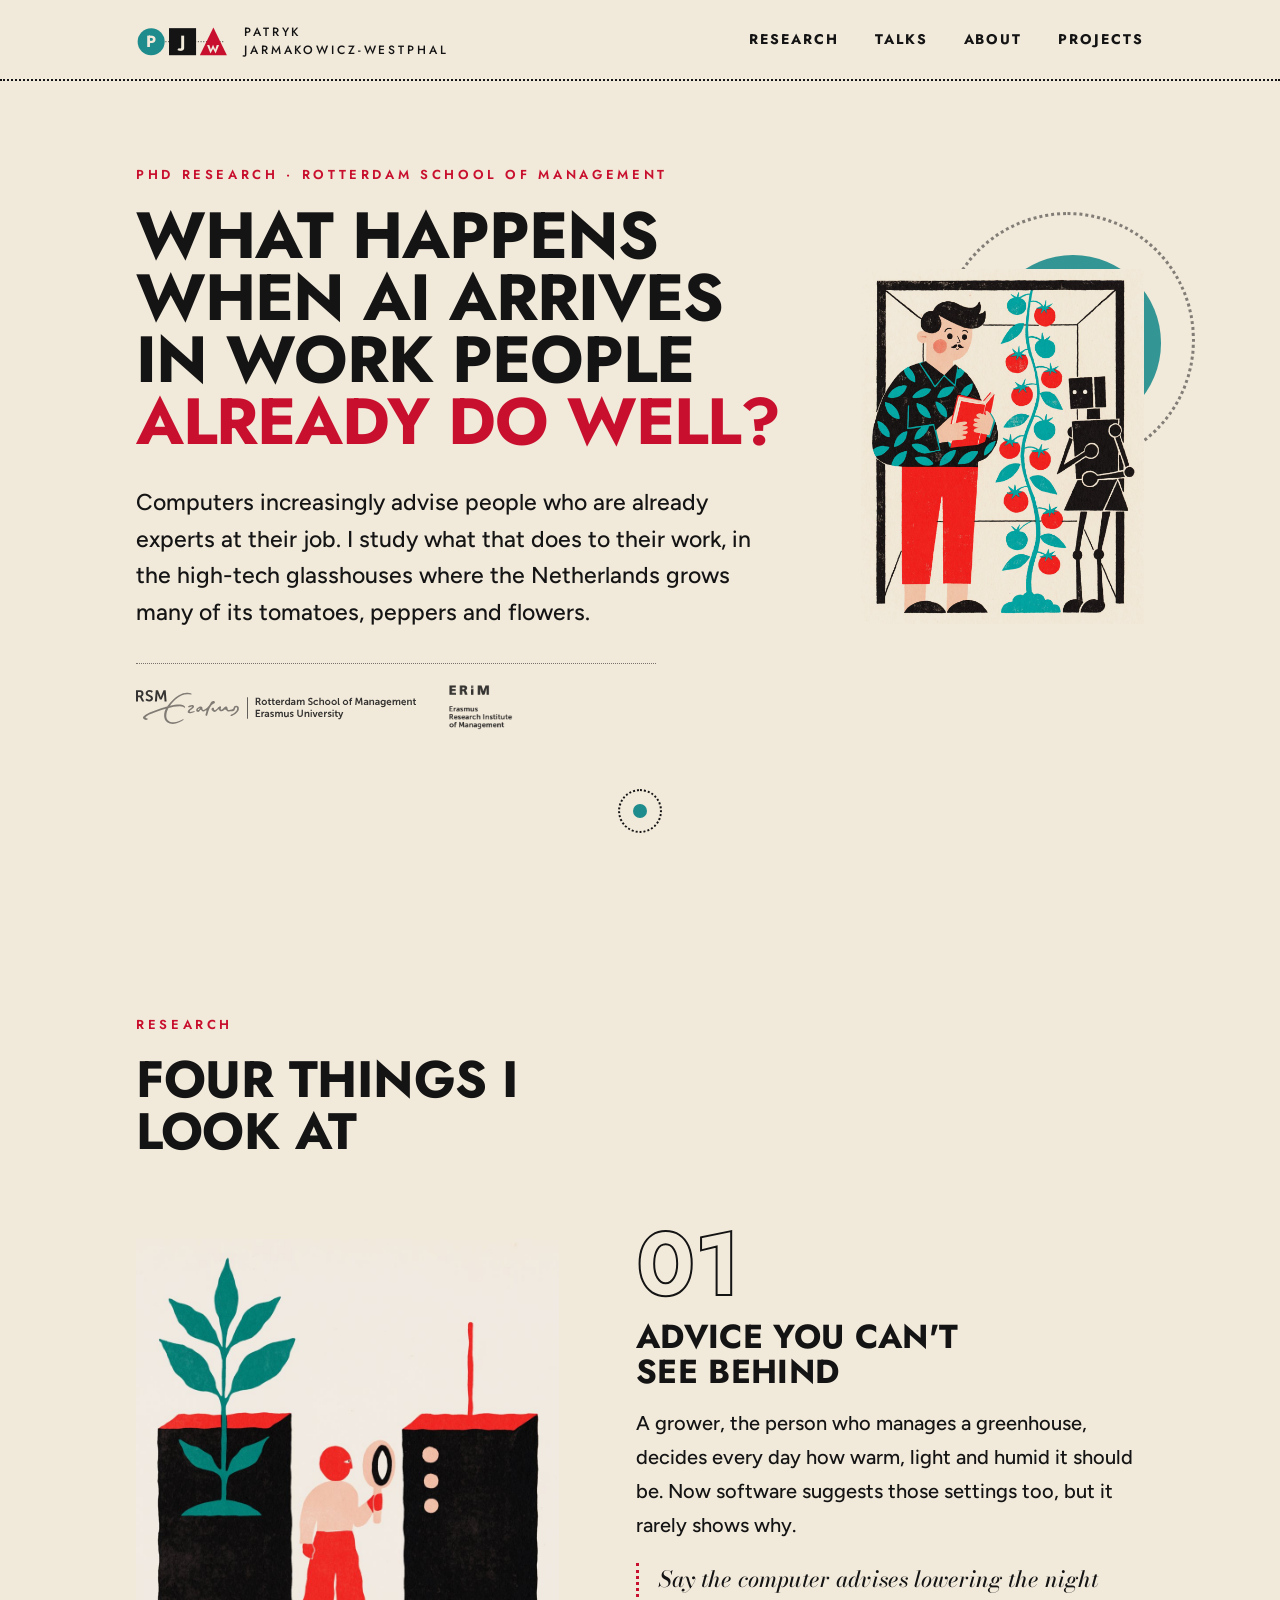
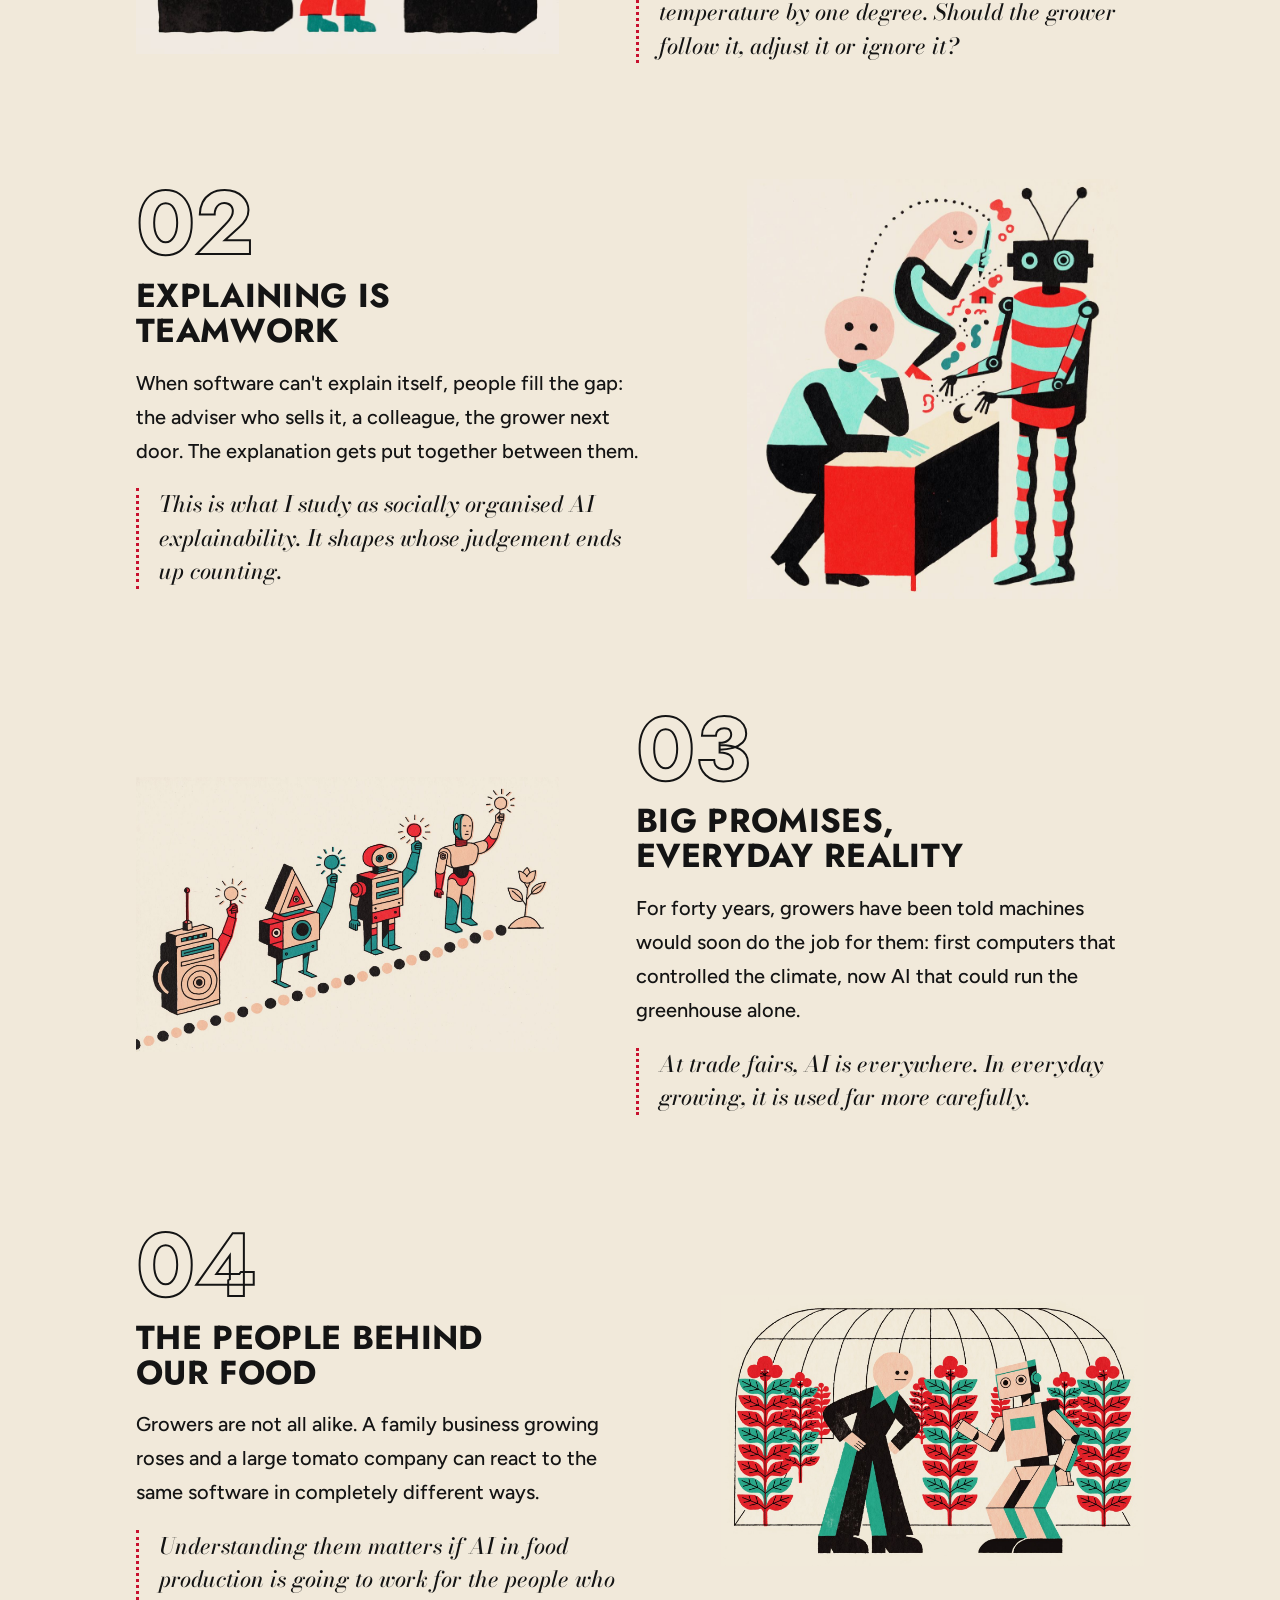
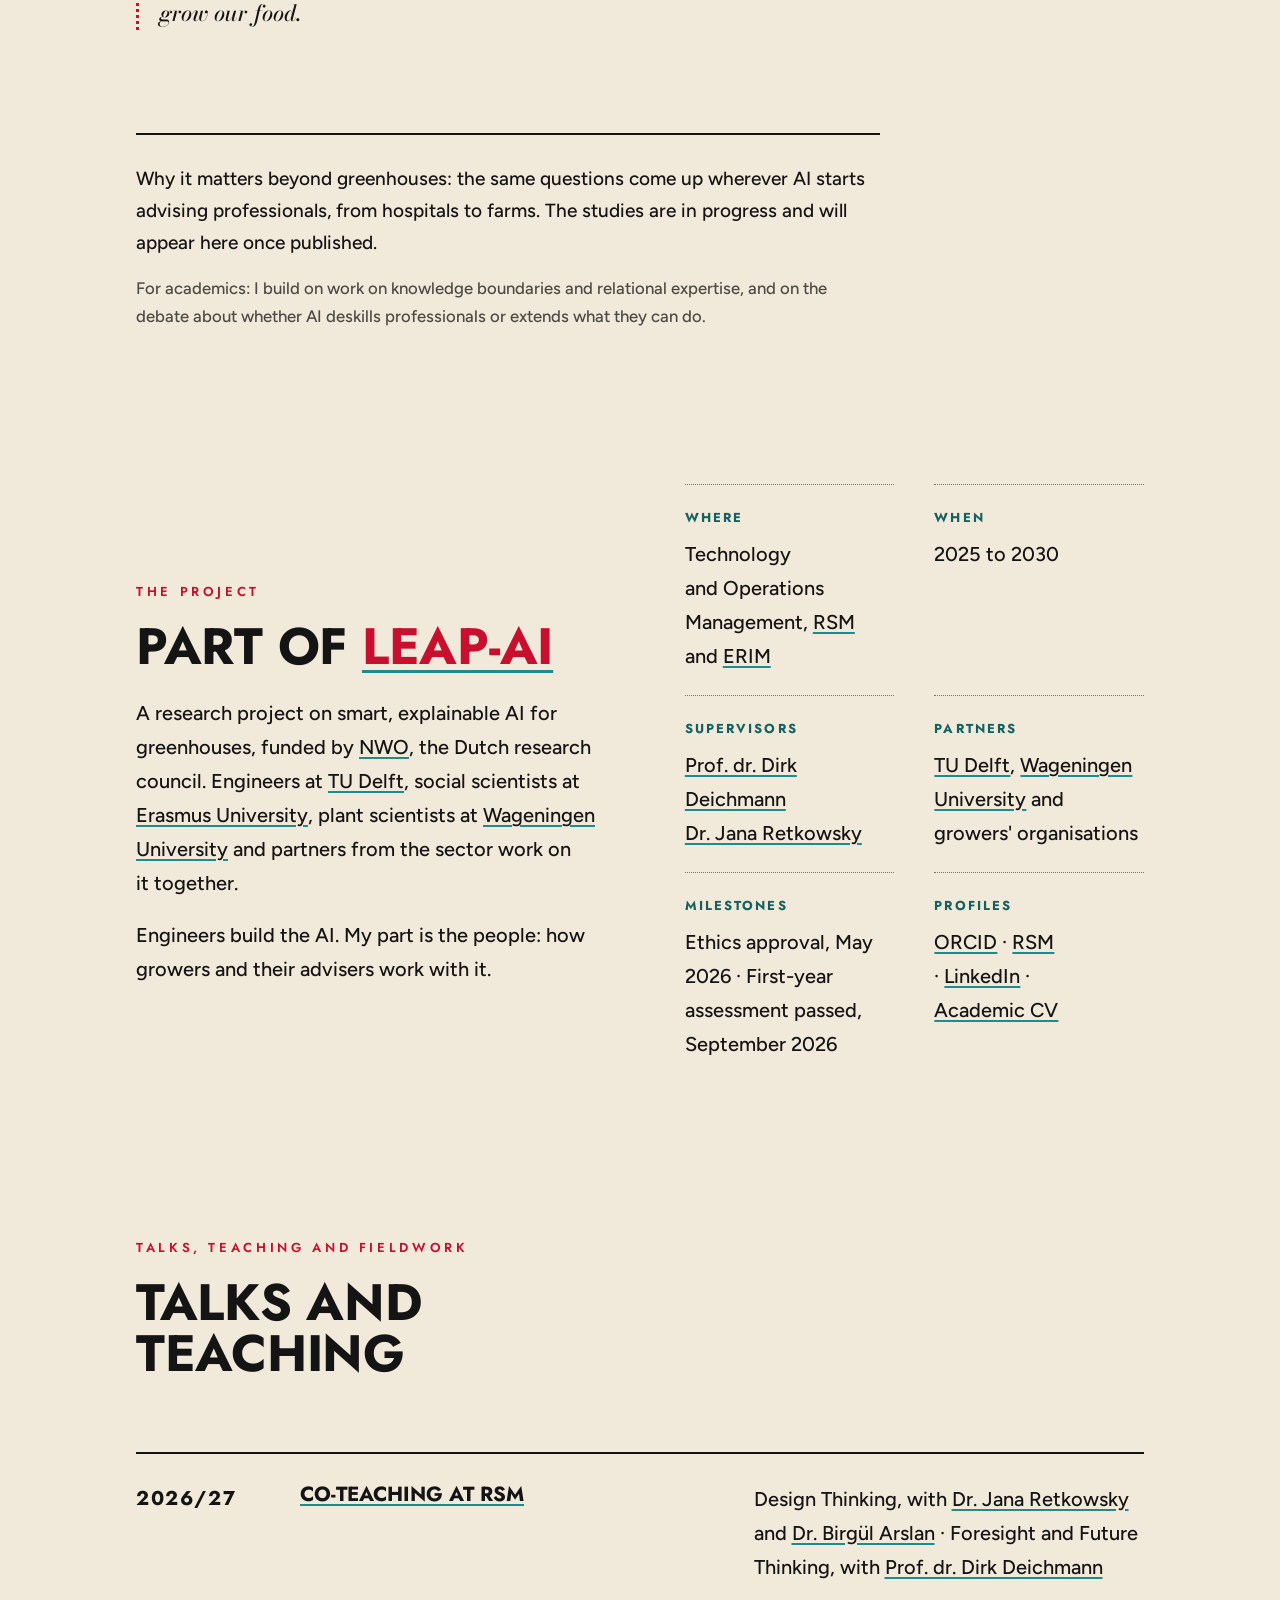
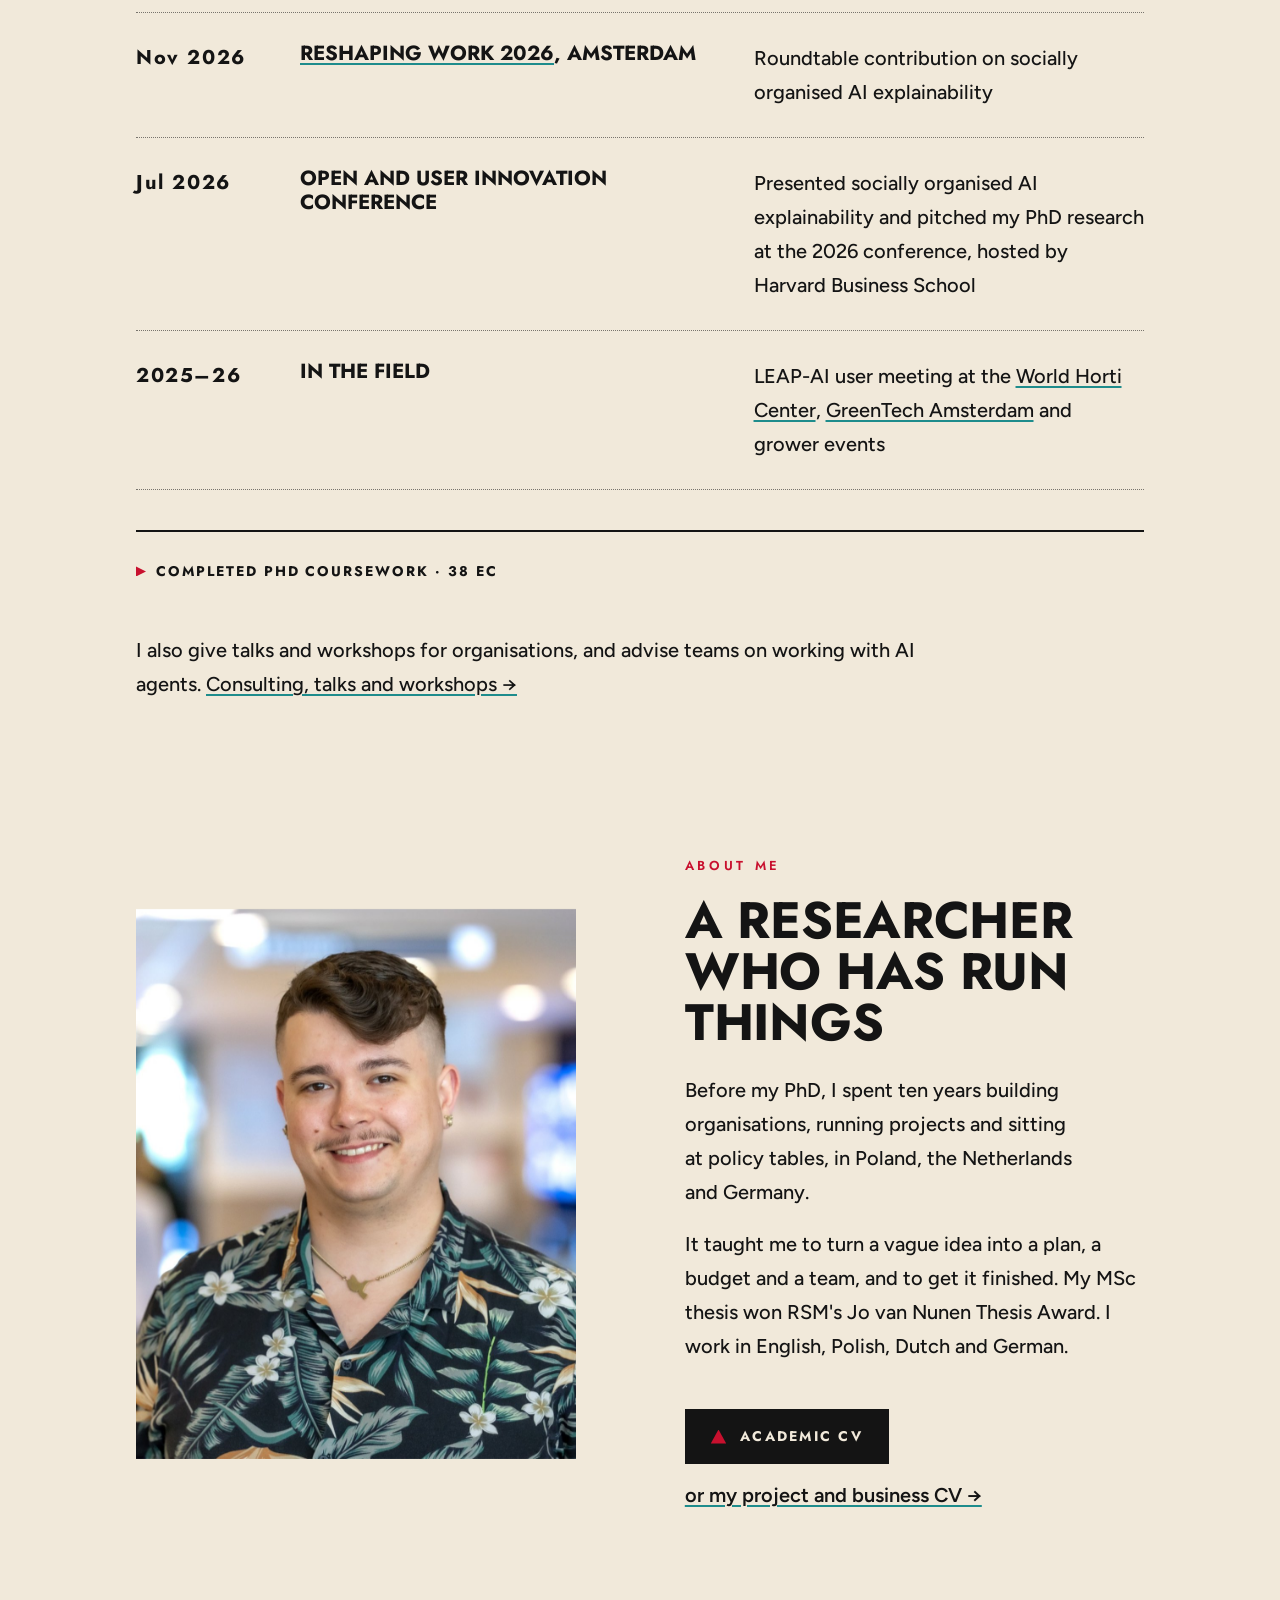
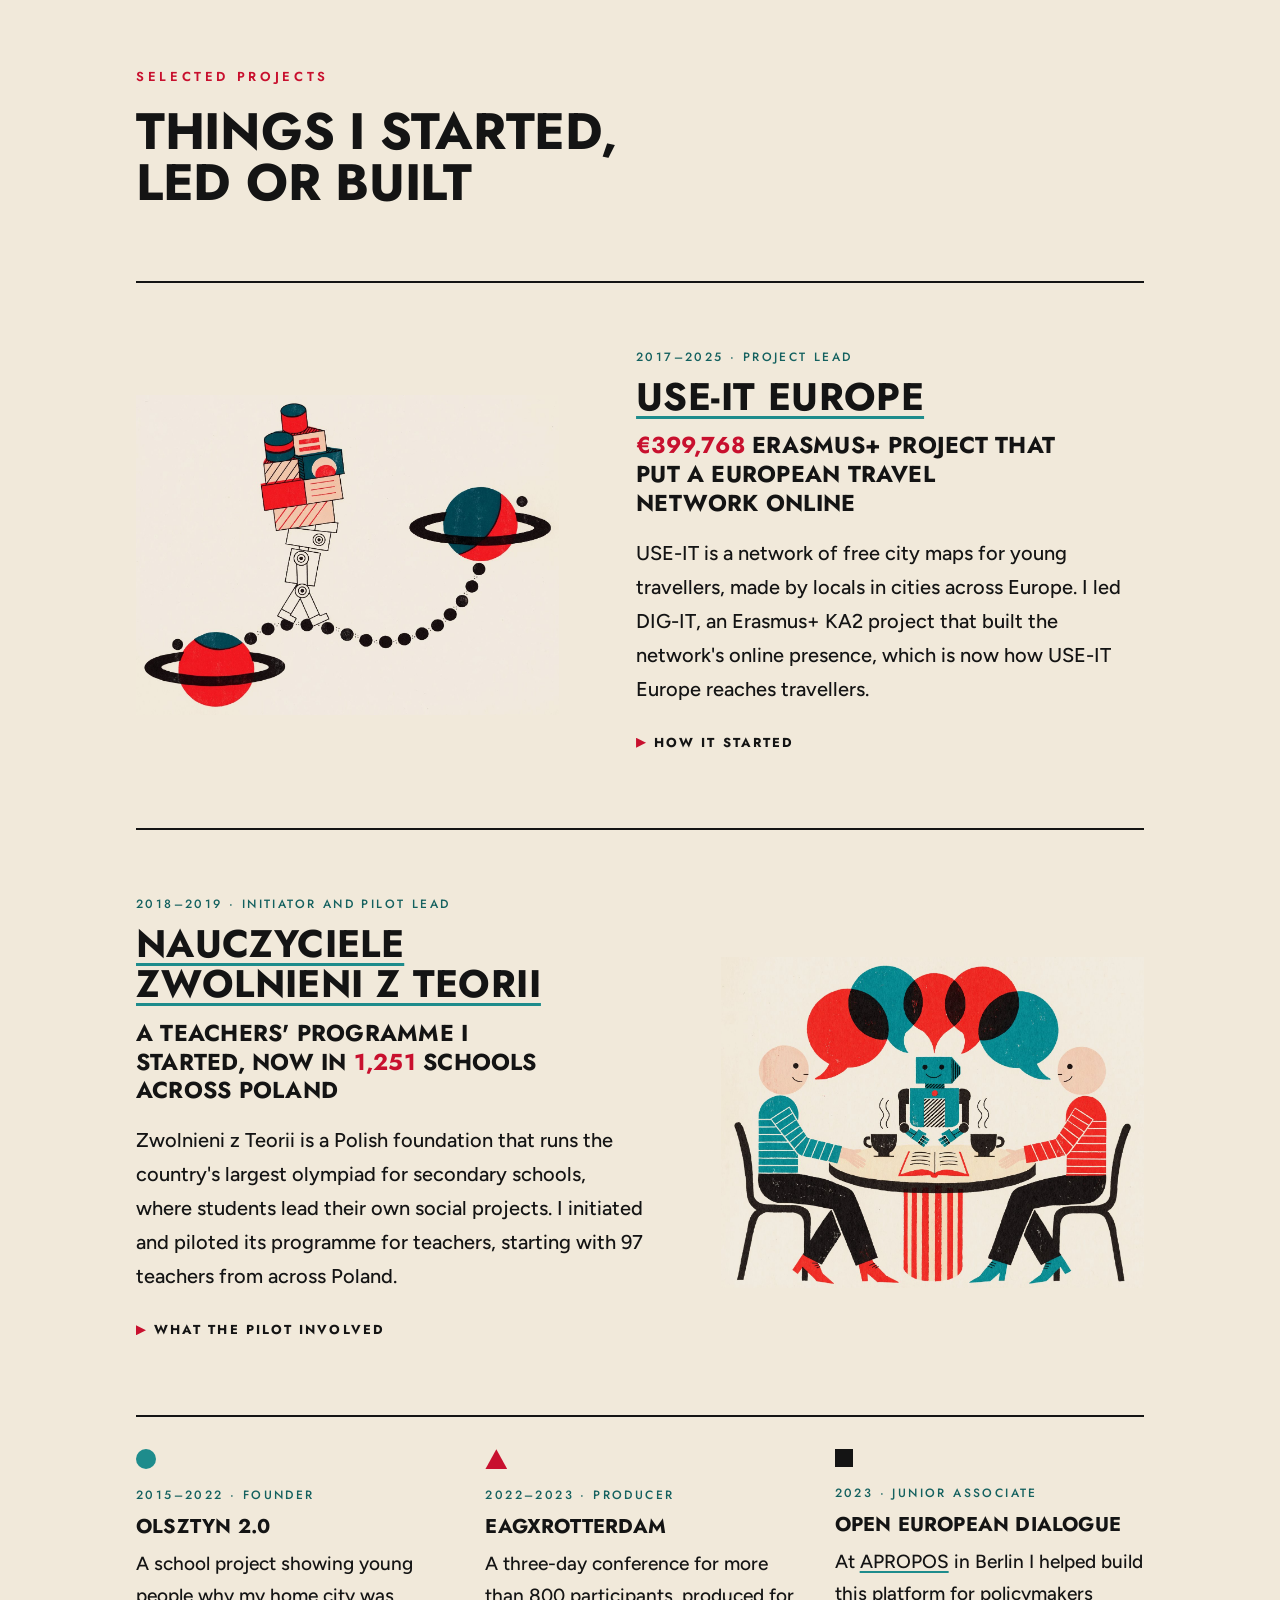
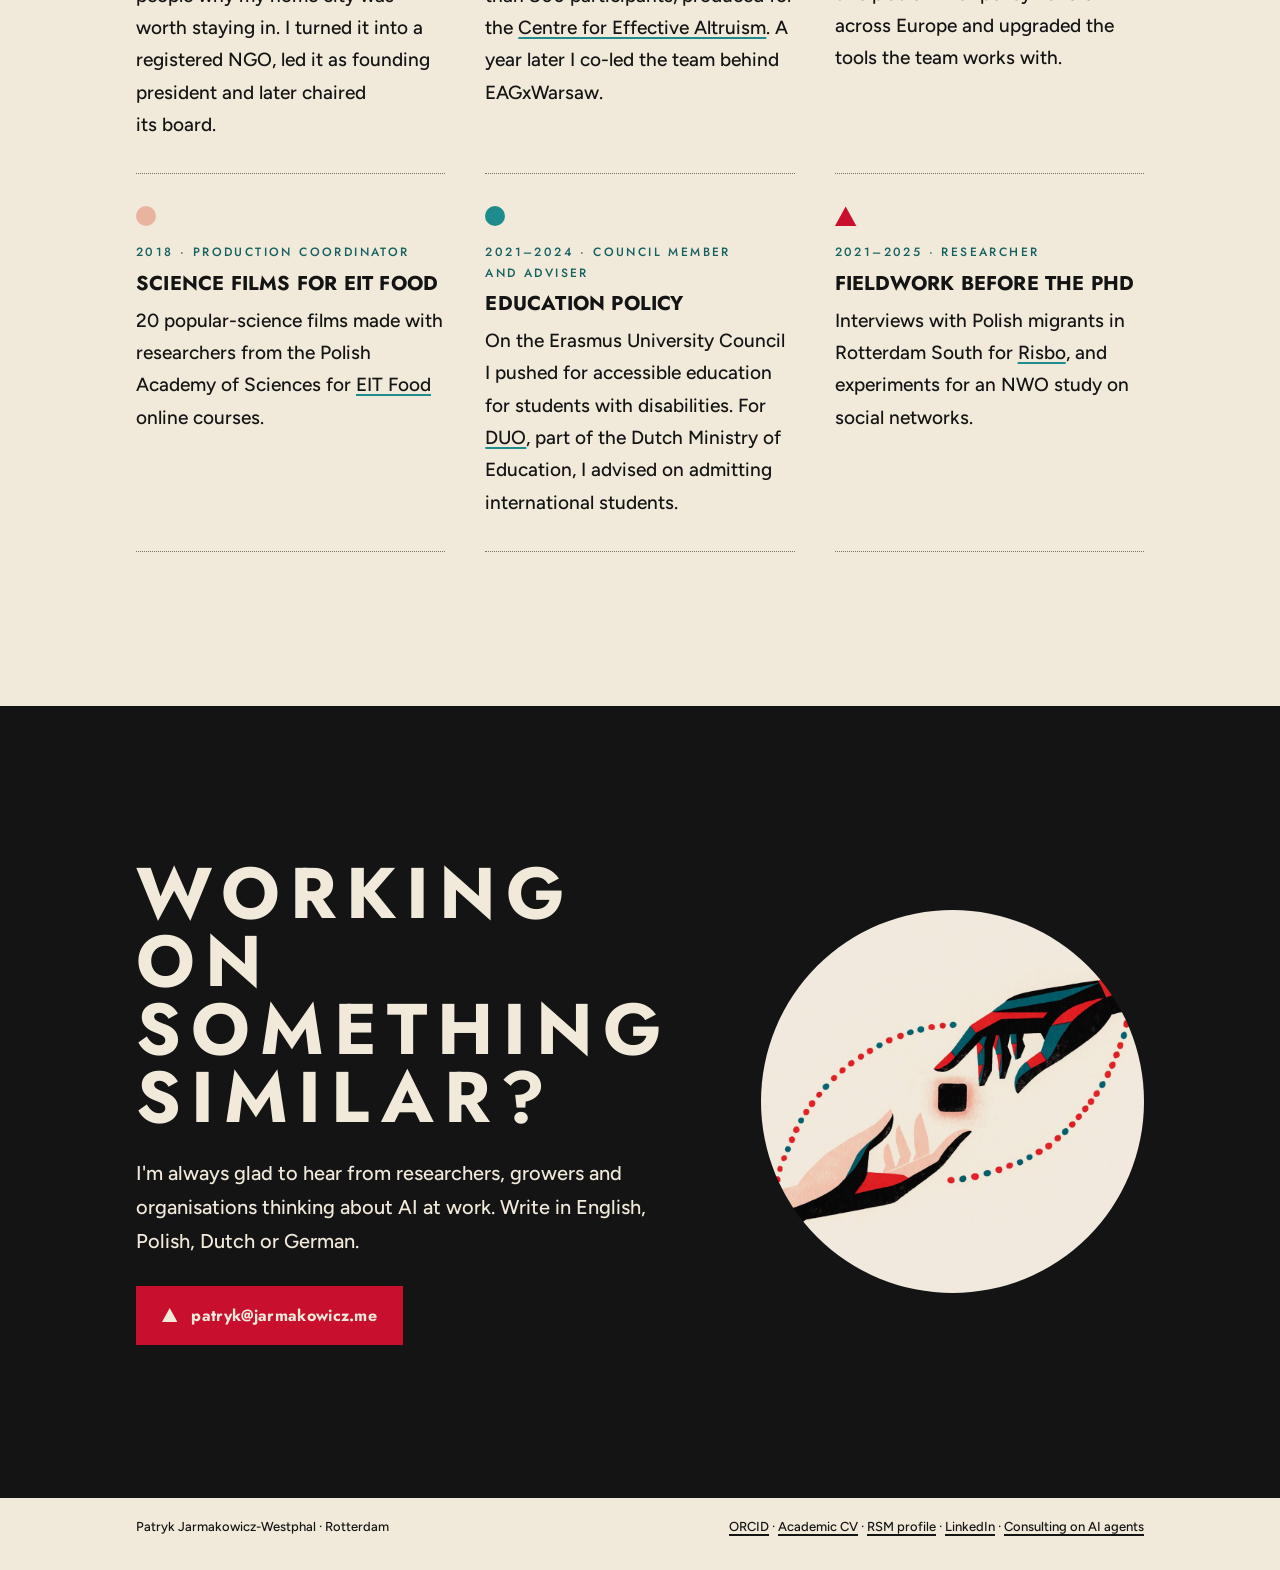
==== commit 9eefd8a0: "Protect email address from scrapers Build the mailto link in the browser instead of exposing the add" ====
--- a/index.html
+++ b/index.html
@@ -20,7 +20,6 @@
   "name": "Patryk Jarmakowicz-Westphal",
   "url": "https://jarmakowicz.me/",
   "image": "https://jarmakowicz.me/img/portrait.jpg",
-  "email": "mailto:patryk@jarmakowicz.me",
   "jobTitle": "PhD researcher",
   "affiliation": {"@type": "CollegeOrUniversity", "name": "Rotterdam School of Management, Erasmus University", "url": "https://www.rsm.nl/"},
   "knowsAbout": ["AI at work", "human-AI interaction", "explainable AI in practice", "greenhouse horticulture", "organisational technology adoption", "AI agents", "project management"],
@@ -267,7 +266,7 @@
       <div class="rv">
         <h2 id="contact-h" class="h-big">Working on something similar?</h2>
         <p class="h-body">I'm always glad to hear from researchers, growers and organisations thinking about AI at work. Write in English, Polish, Dutch or German.</p>
-        <a class="button" href="mailto:patryk@jarmakowicz.me"><span class="pc sig"></span>patryk@jarmakowicz.me</a>
+        <a class="button em" href="#contact" data-u="patryk" data-d="jarmakowicz.me"><span class="pc sig"></span><span class="em-t">patryk [at] jarmakowicz [dot] me</span></a>
       </div>
       <figure class="rv"><img src="img/04-handover.jpg" alt="" width="1600" height="1040"></figure>
     </div>
@@ -282,5 +281,6 @@
 </footer>
 
 <script src="home.js" defer></script>
+<script>document.querySelectorAll("a.em").forEach(function(a){var e=a.dataset.u+"@"+a.dataset.d;a.href="mailto:"+e+(a.dataset.s?"?subject="+a.dataset.s:"");var t=a.querySelector(".em-t");if(t)t.textContent=e;});</script>
 </body>
 </html>
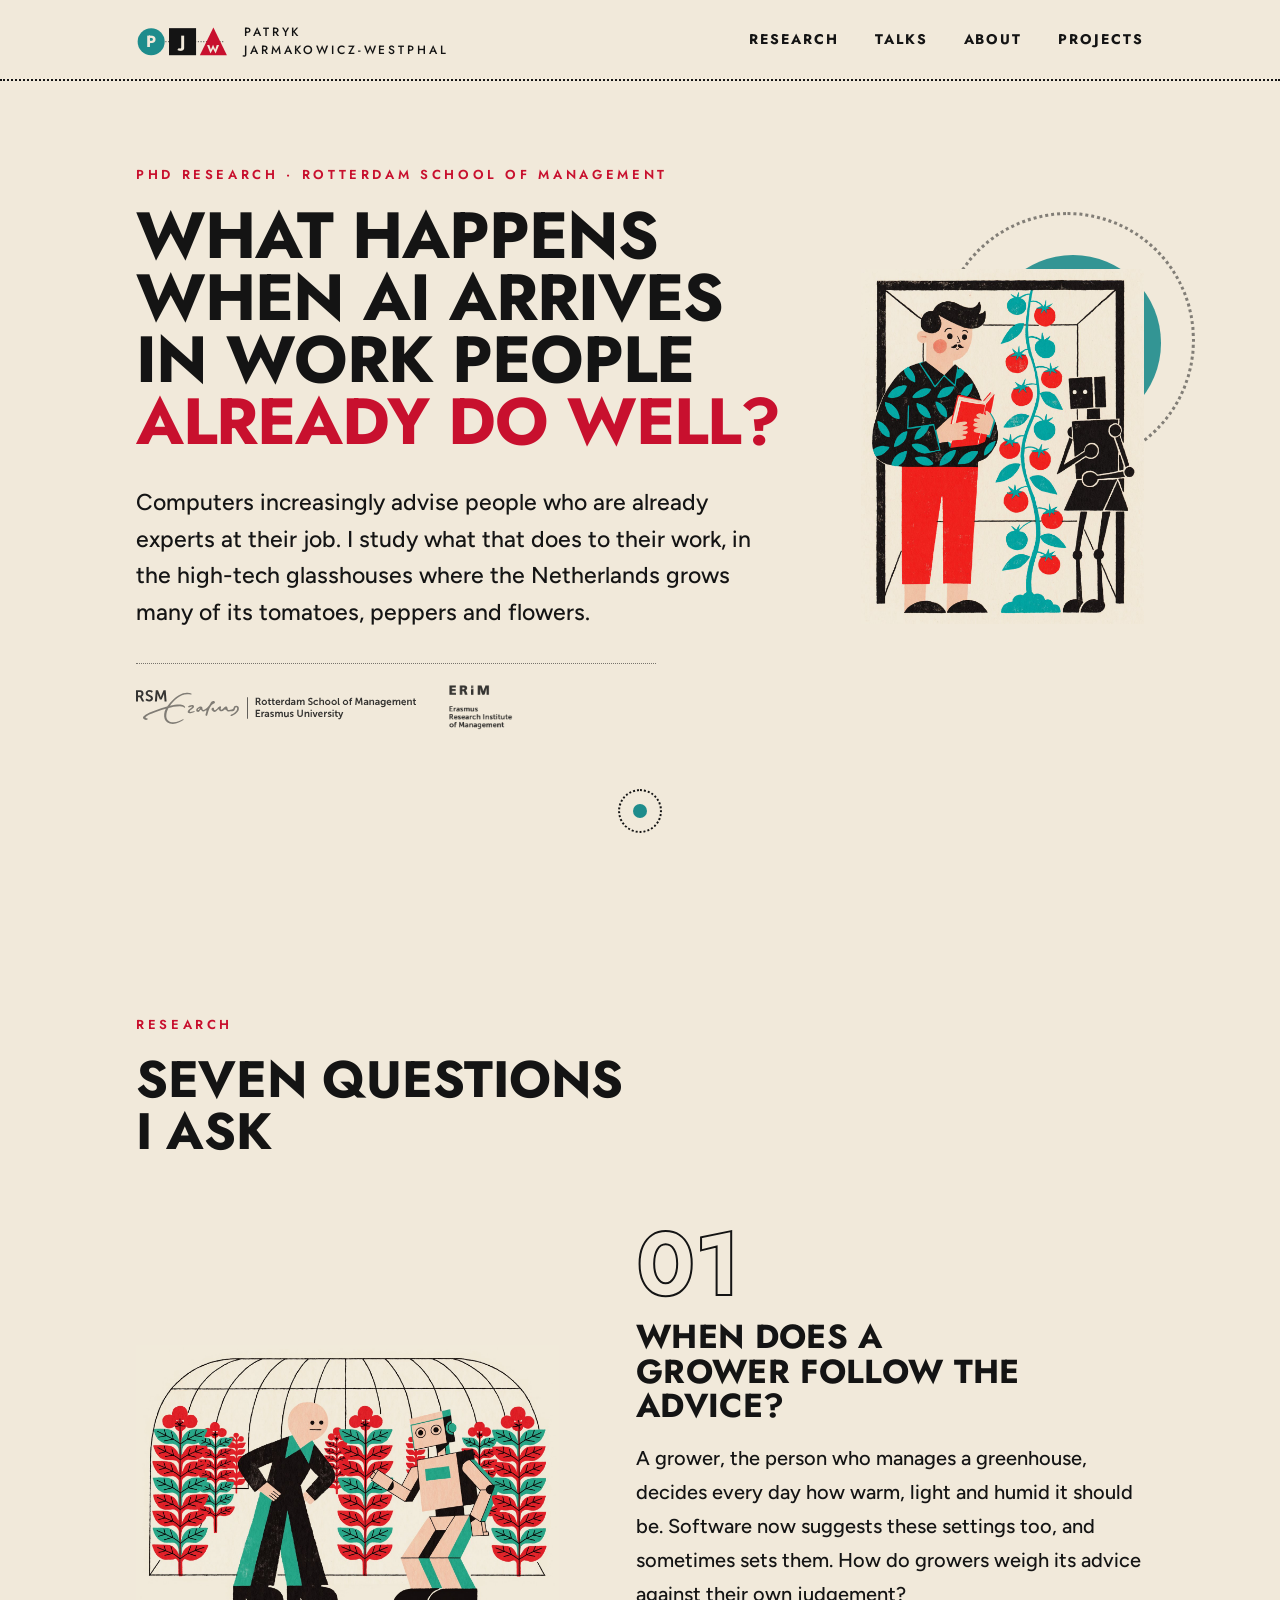
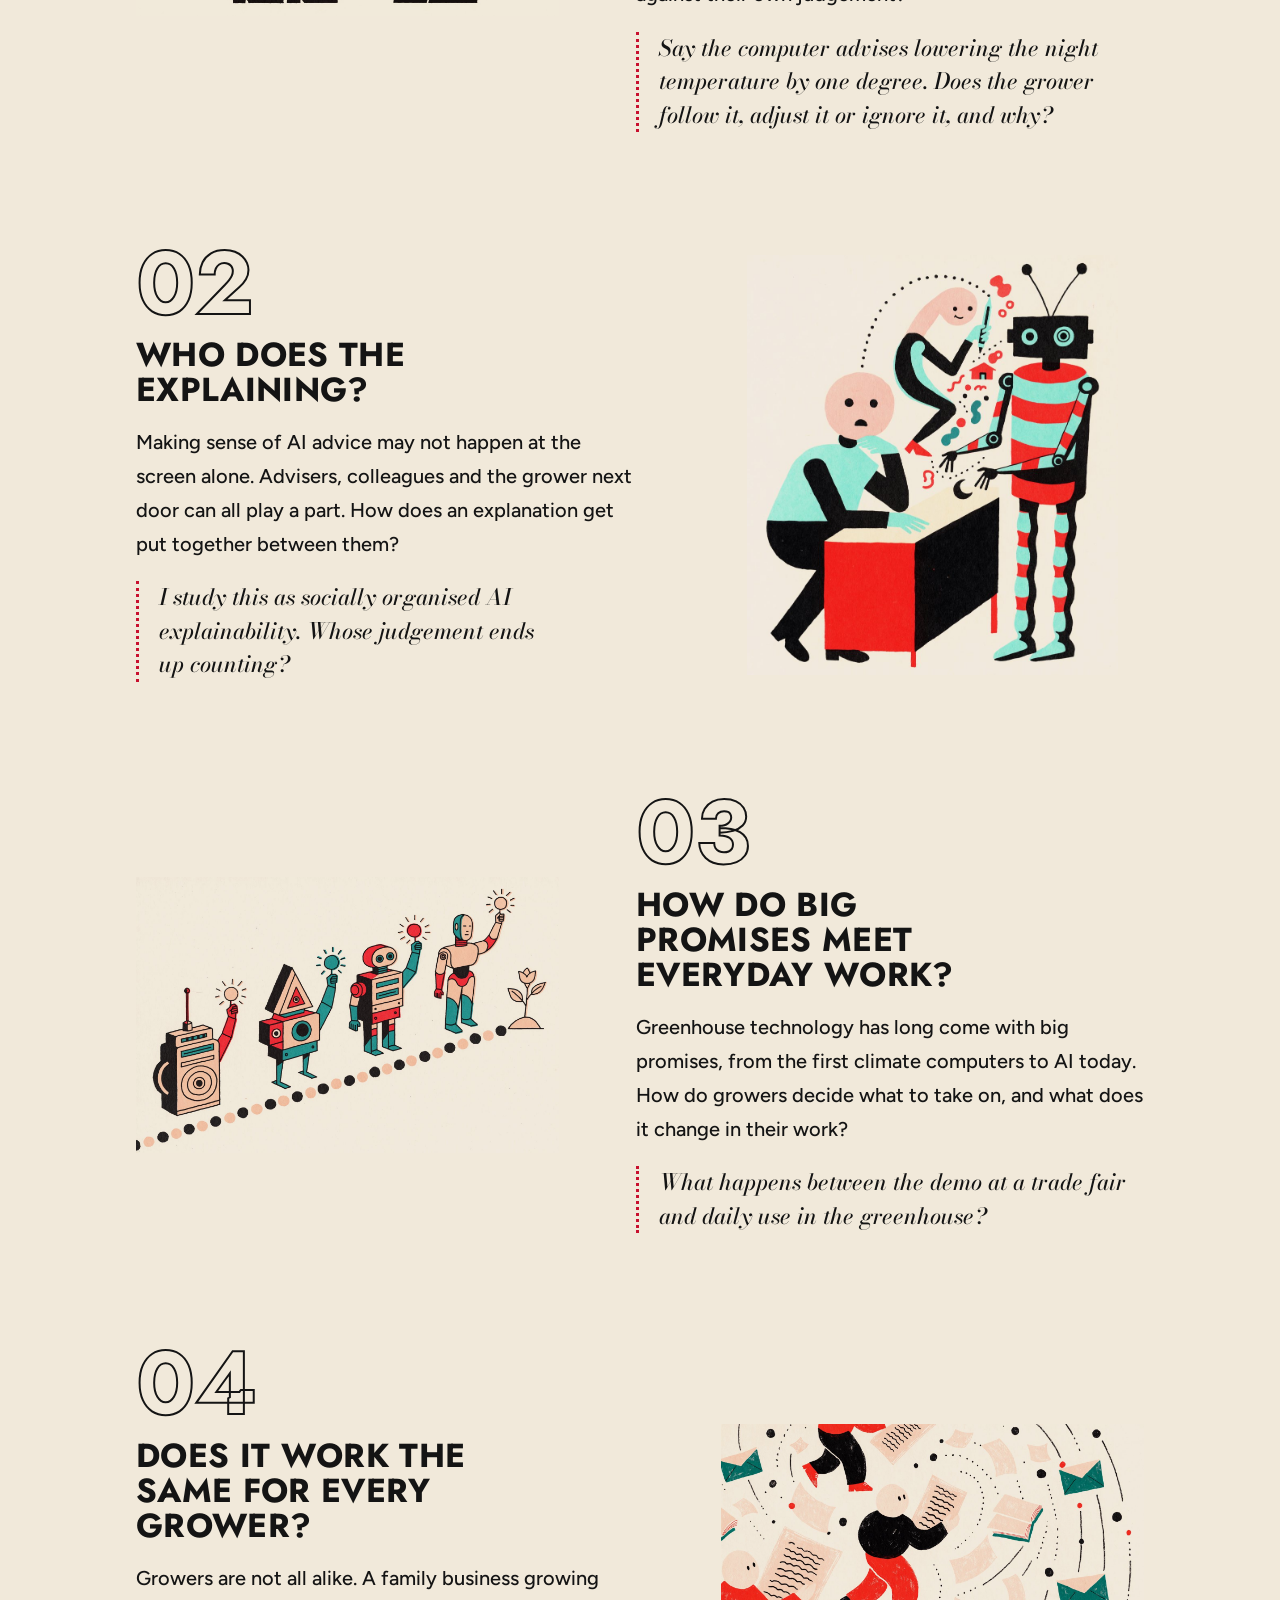
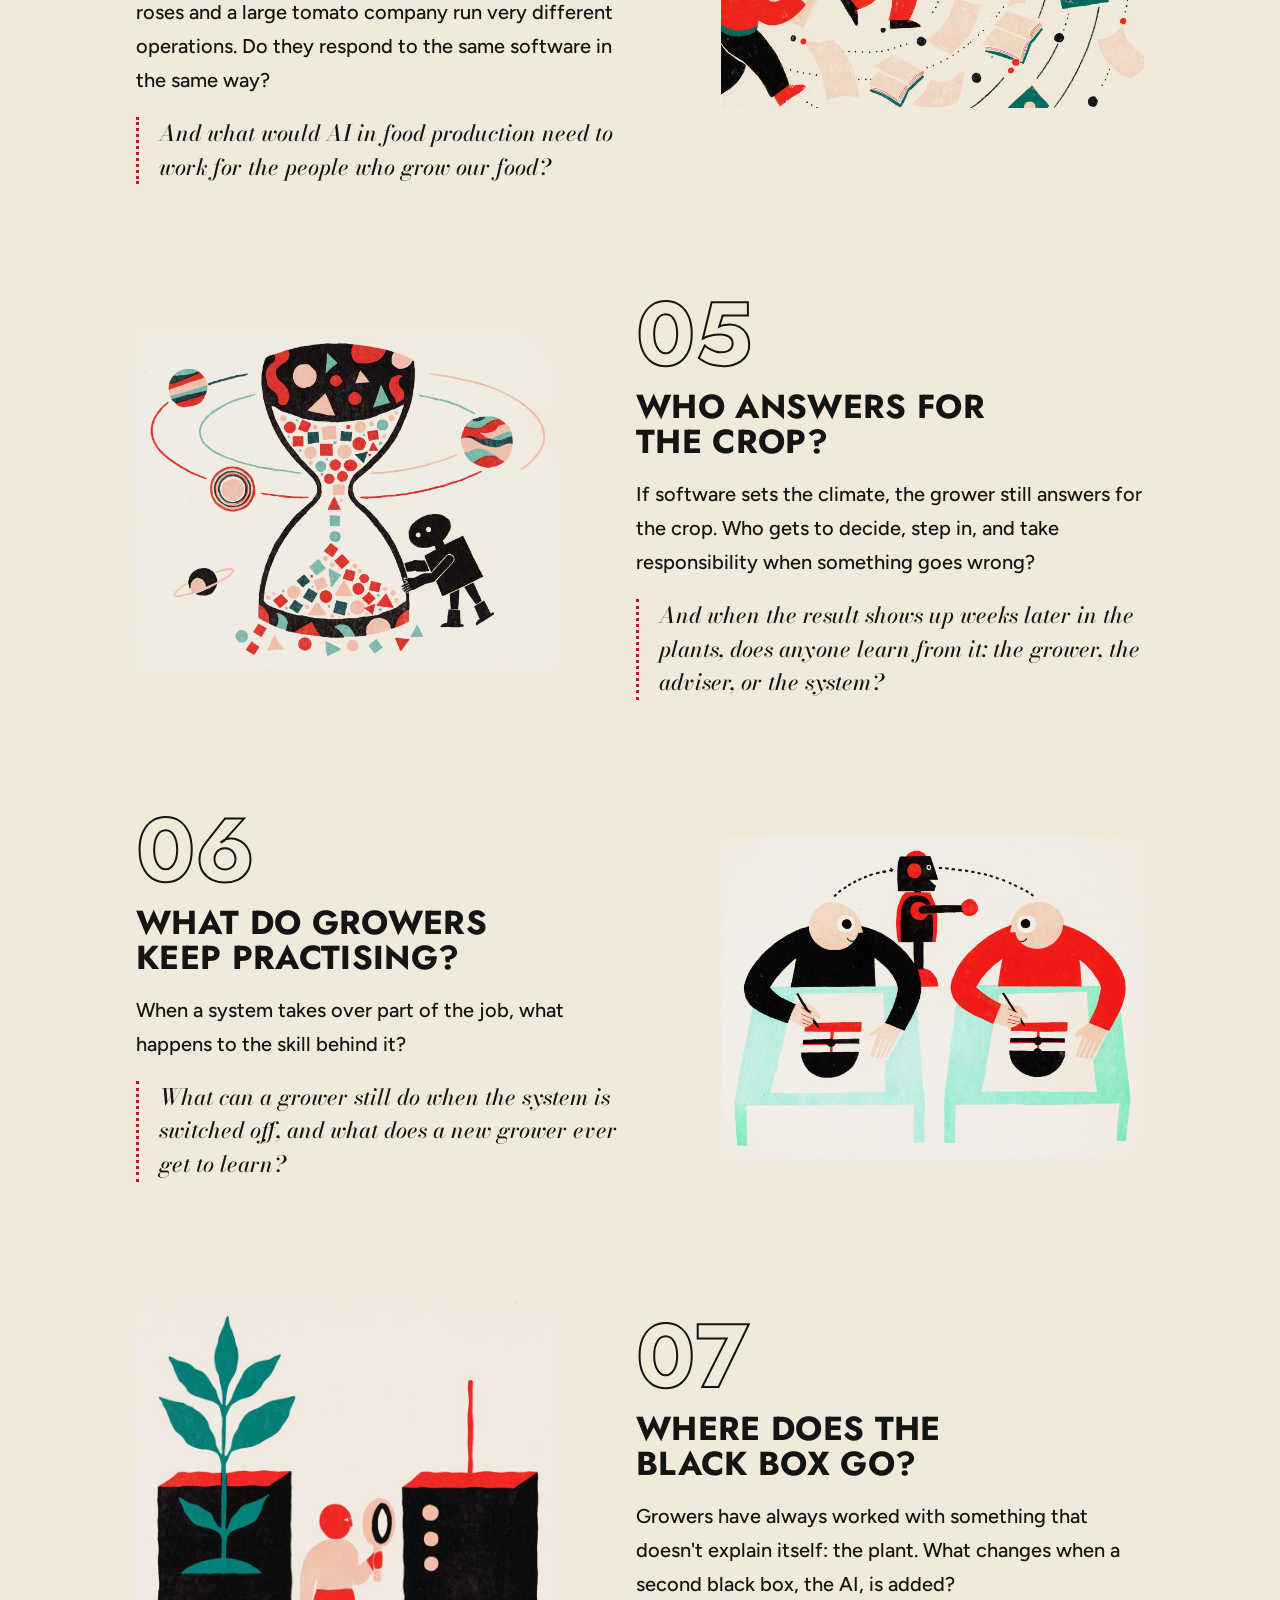
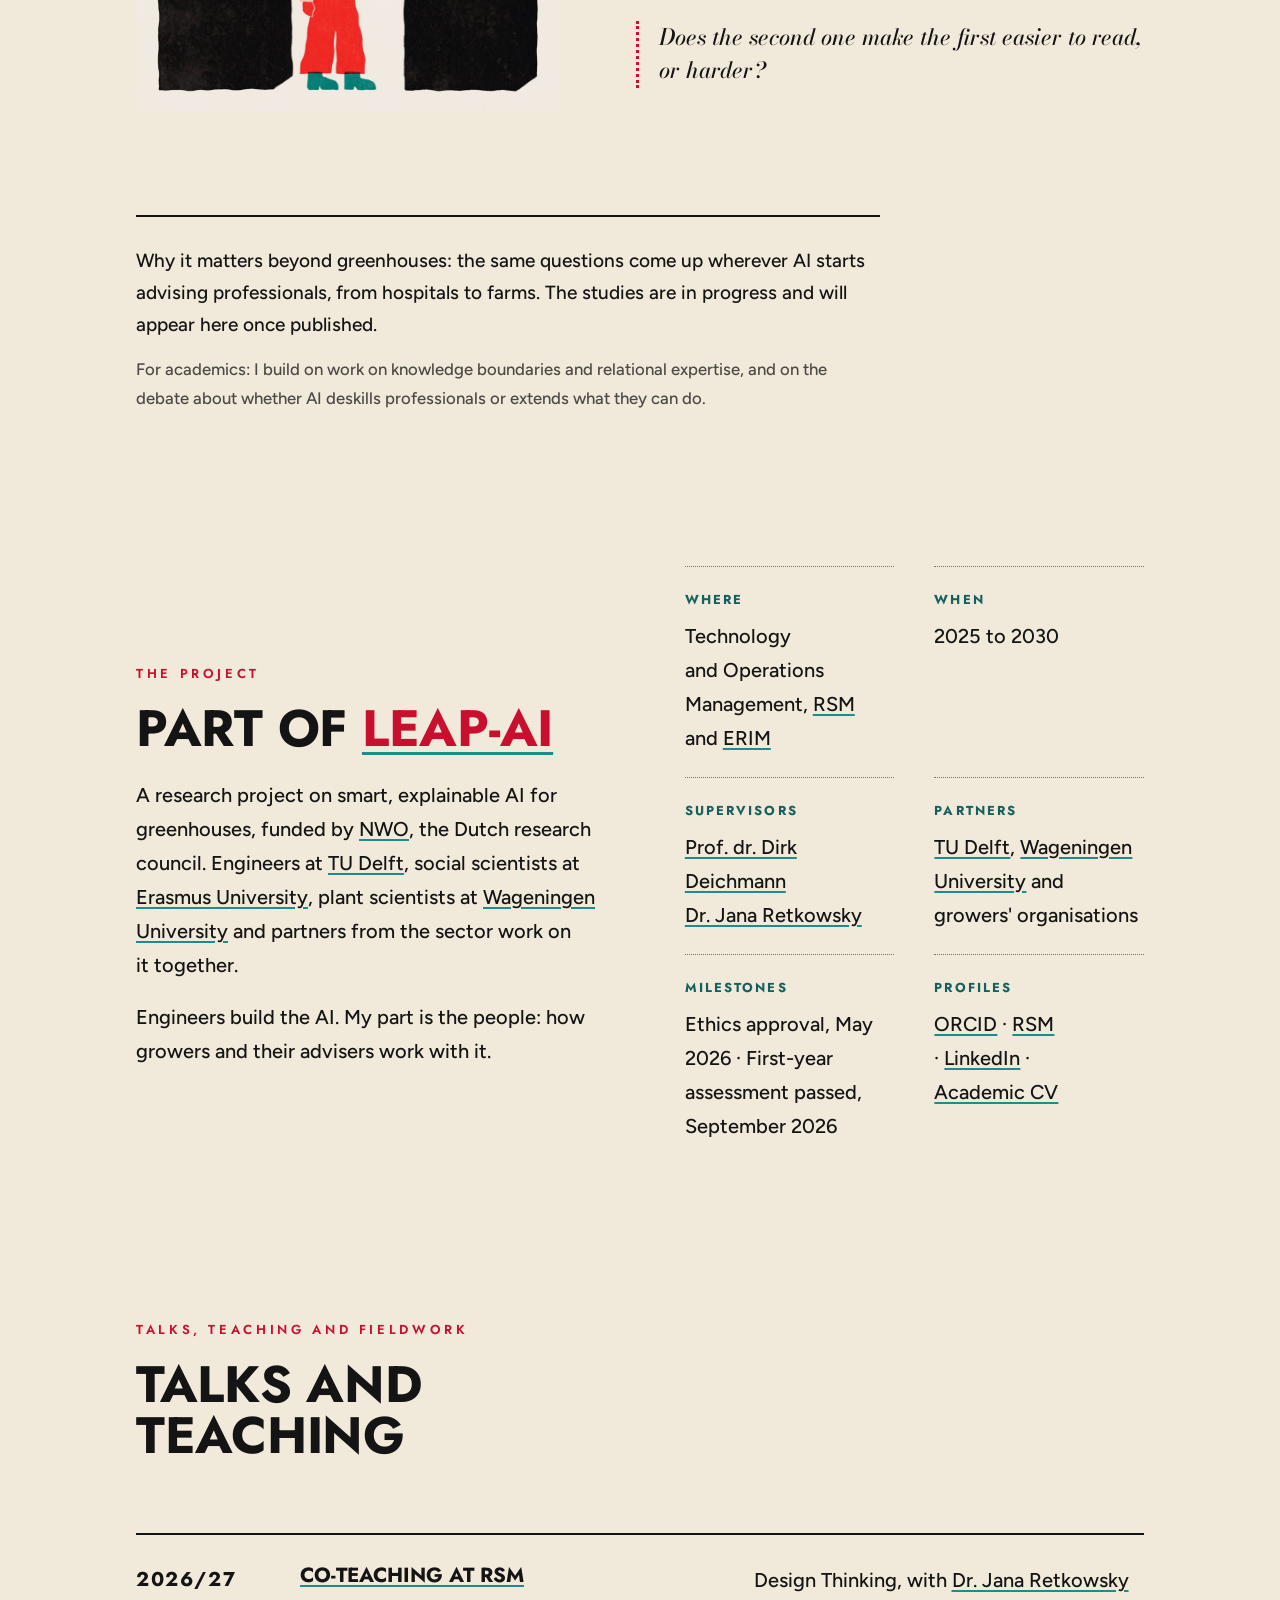
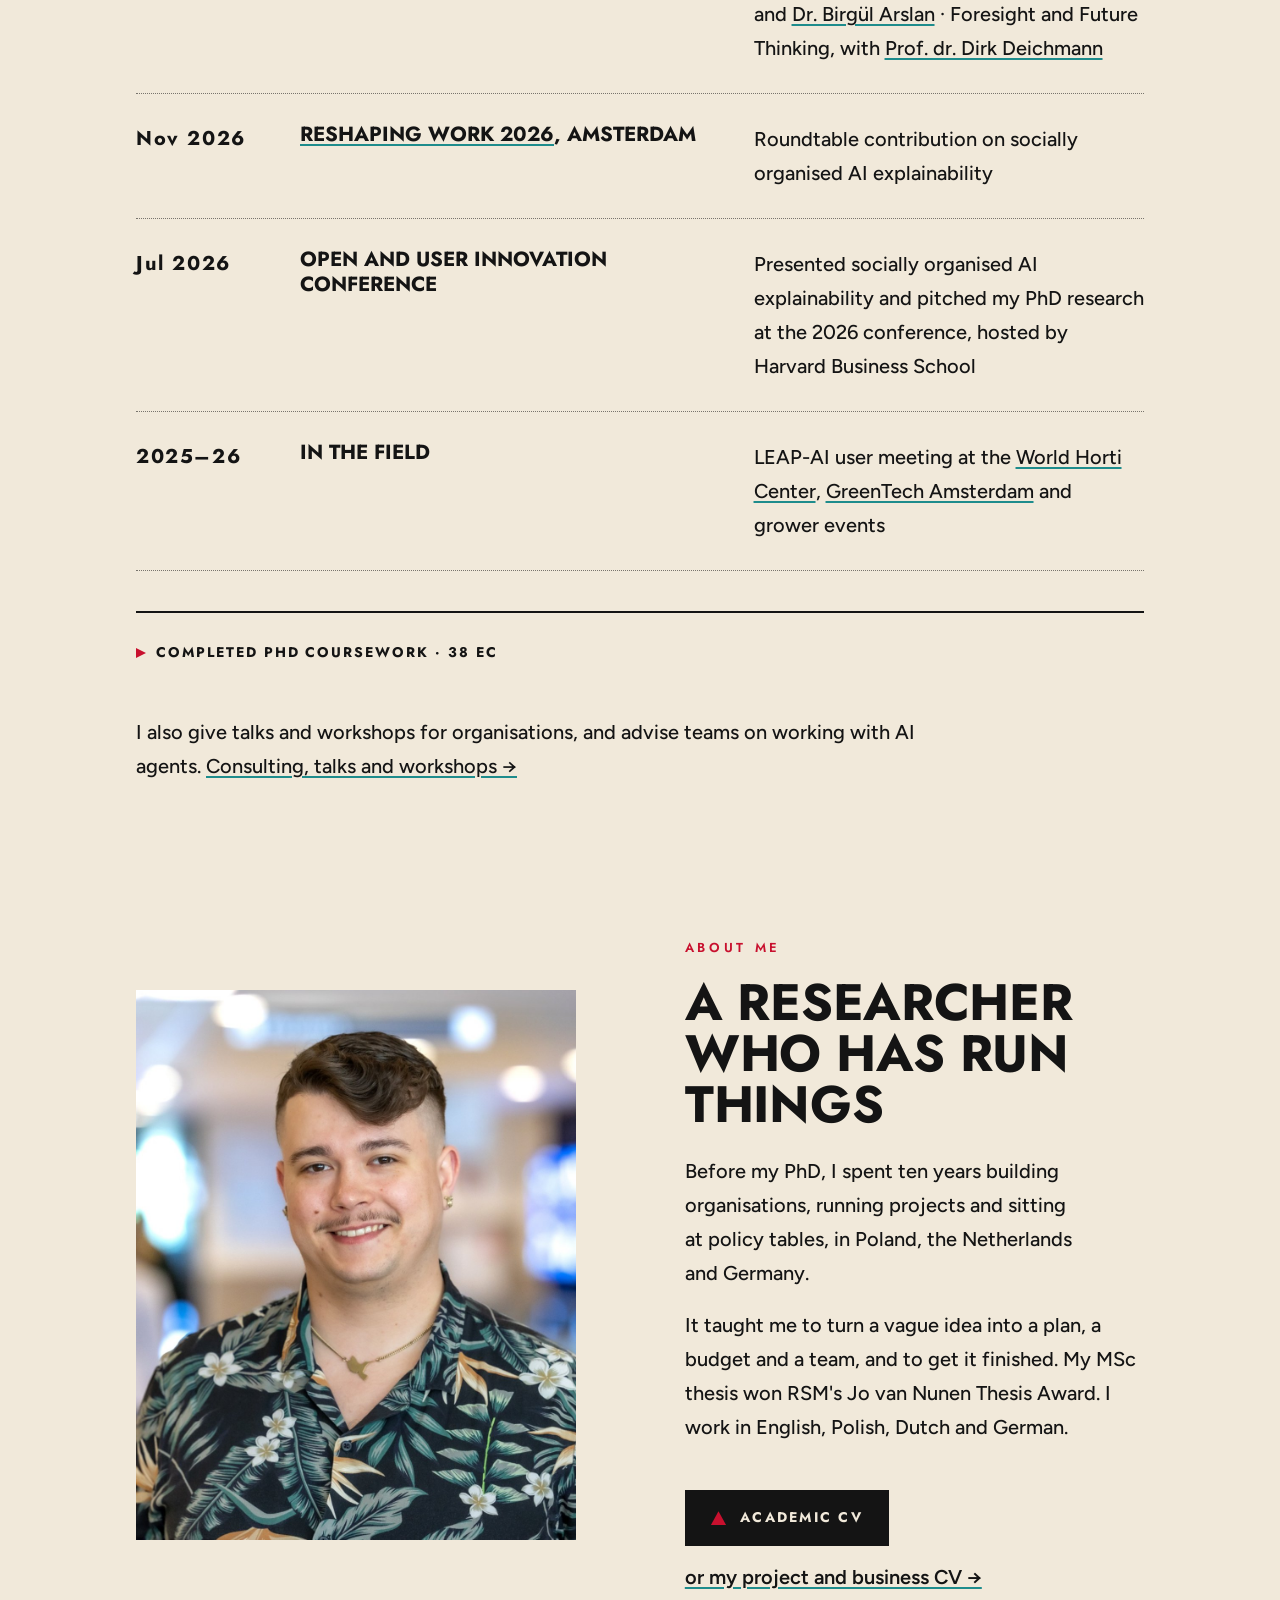
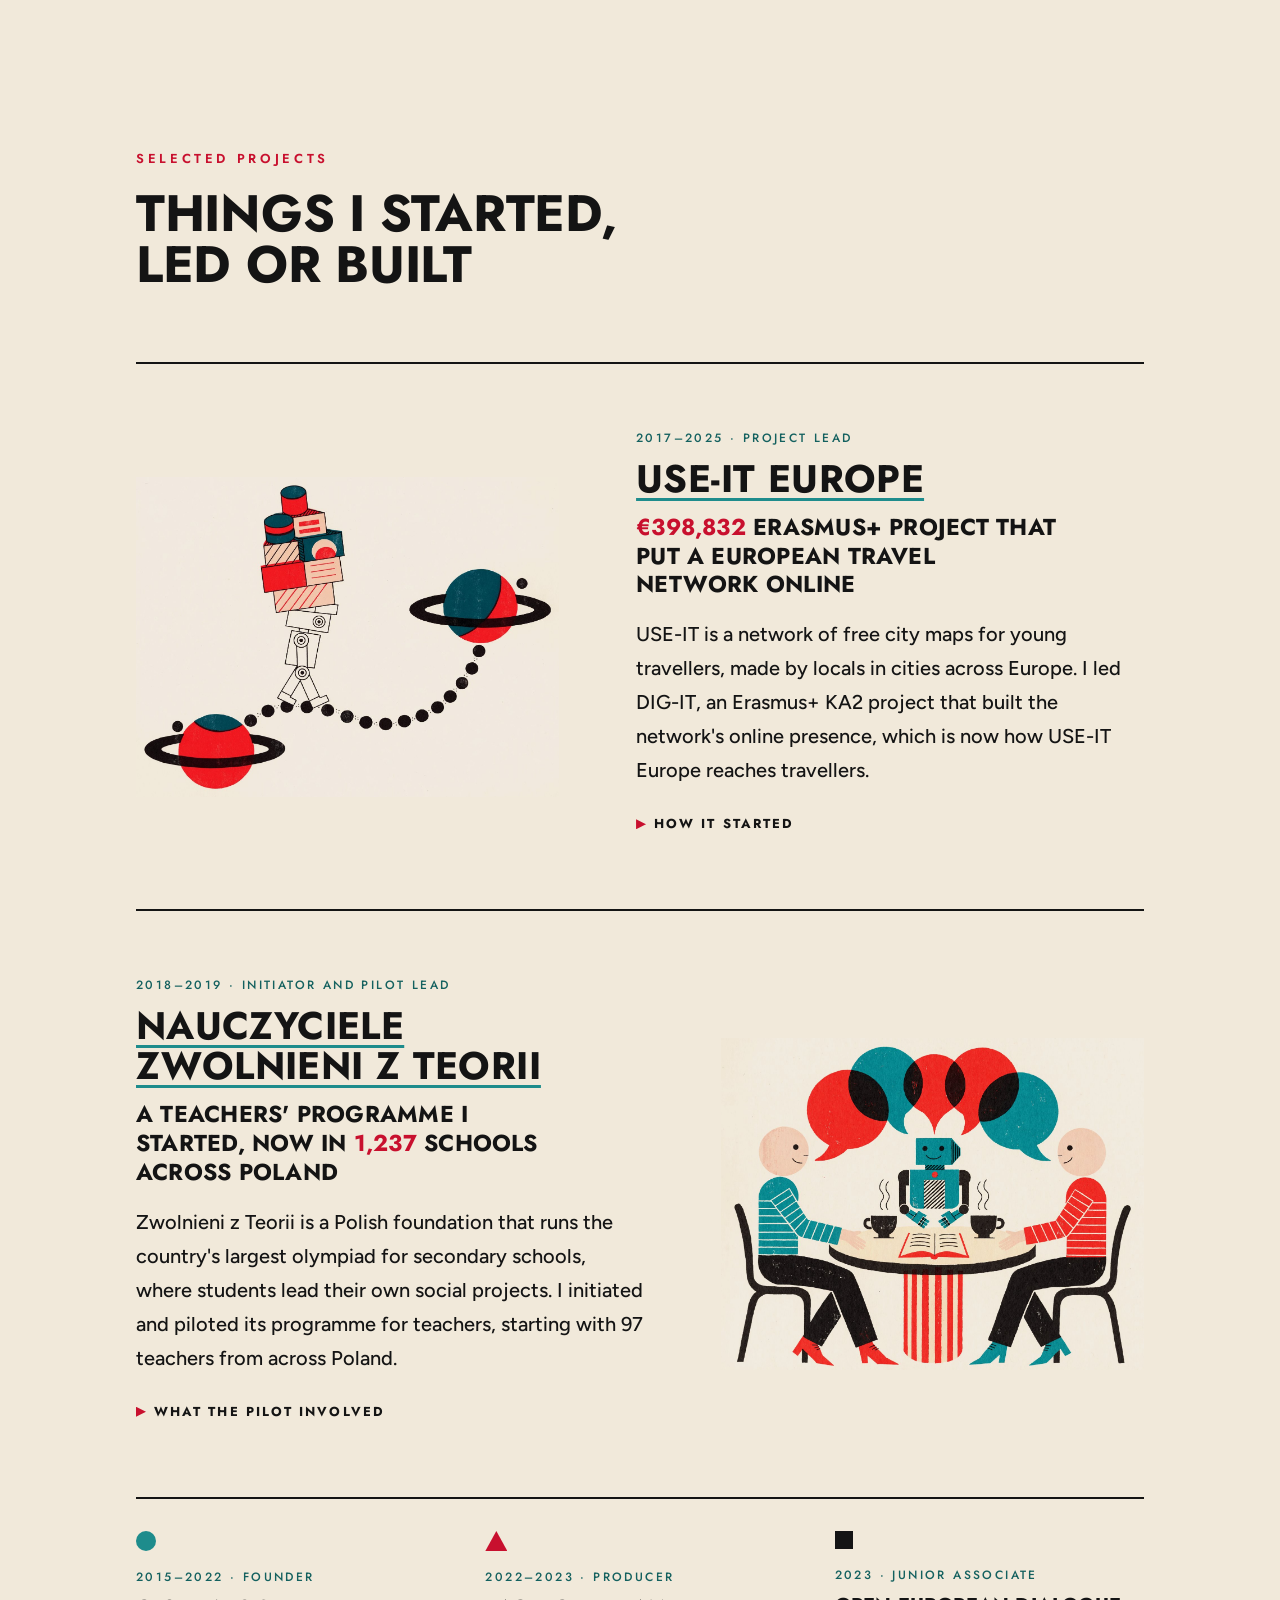
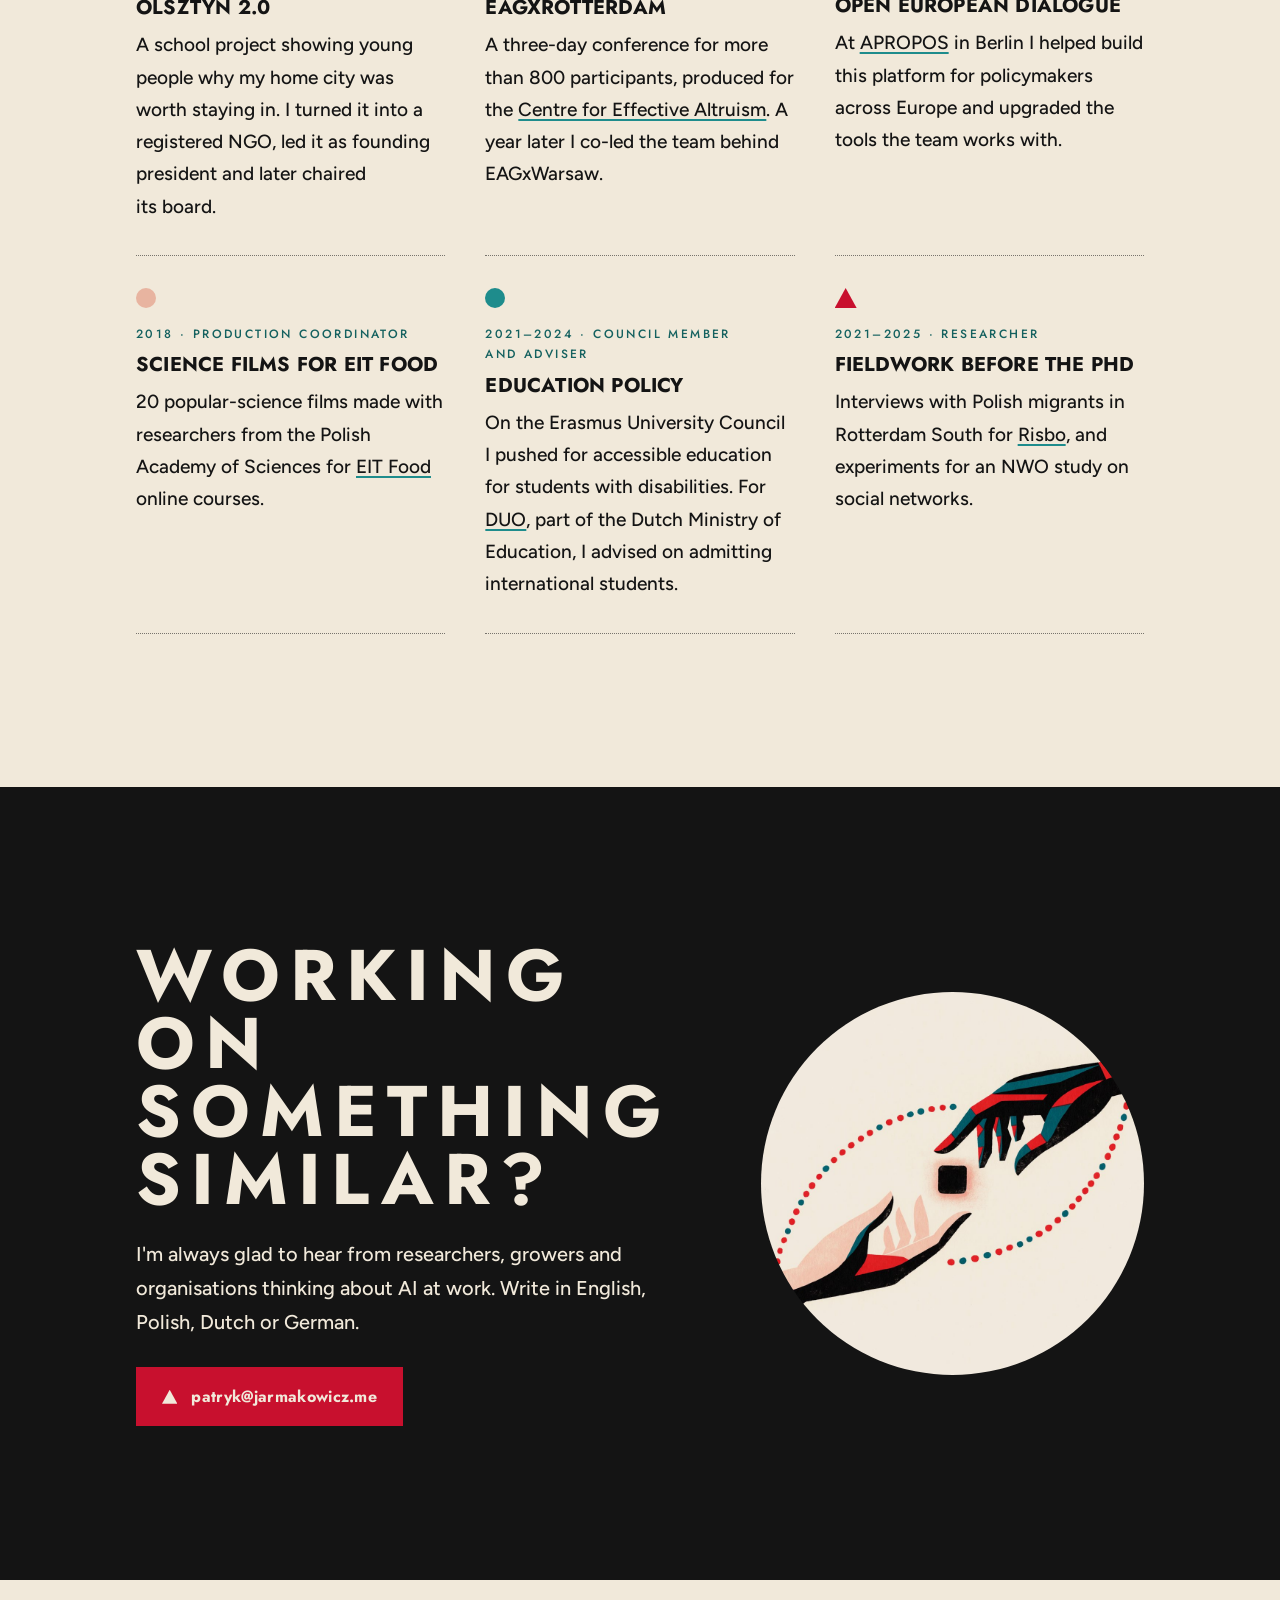
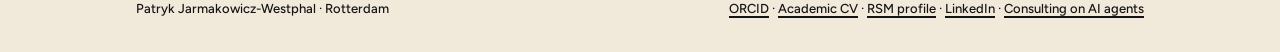
==== commit 607f141f: "Reframe research section as seven open questions Rewrite the research cards as questions rather than" ====
--- a/index.html
+++ b/index.html
@@ -78,43 +78,70 @@
     <div class="wrap">
       <header class="h-head rv">
         <p class="kicker">Research</p>
-        <h2 id="work-h" class="h-h2">Four things I look at</h2>
+        <h2 id="work-h" class="h-h2">Seven questions I ask</h2>
       </header>
       <ol class="angles">
         <li class="angle rv">
+          <figure><img src="img/r1b-greenhouse.jpg" alt="A grower and a friendly robot looking at the same tomato plant in a greenhouse" width="1600" height="1040"></figure>
+          <div class="angle-copy">
+            <span class="num">01</span>
+            <h3>When does a grower follow the advice?</h3>
+            <p>A grower, the person who manages a greenhouse, decides every day how warm, light and humid it should be. Software now suggests these settings too, and sometimes sets them. How do growers weigh its advice against their own judgement?</p>
+            <p class="eg">Say the computer advises lowering the night temperature by one degree. Does the grower follow it, adjust it or ignore it, and why?</p>
+          </div>
+        </li>
+        <li class="angle rv">
+          <figure><img src="img/r4-explaining-the-machine.jpg" alt="A figure translating a robot's abstract shapes into pictures for a puzzled person" width="1300" height="1400"></figure>
+          <div class="angle-copy">
+            <span class="num">02</span>
+            <h3>Who does the explaining?</h3>
+            <p>Making sense of AI advice may not happen at the screen alone. Advisers, colleagues and the grower next door can all play a part. How does an explanation get put together between them?</p>
+            <p class="eg">I study this as socially organised AI explainability. Whose judgement ends up counting?</p>
+          </div>
+        </li>
+        <li class="angle rv">
+          <figure><img src="img/r3-forty-years-of-promises.jpg" alt="Four machines from different decades on a dotted path, each holding up a small light, with a plant at the end" width="1600" height="1040"></figure>
+          <div class="angle-copy">
+            <span class="num">03</span>
+            <h3>How do big promises meet everyday work?</h3>
+            <p>Greenhouse technology has long come with big promises, from the first climate computers to AI today. How do growers decide what to take on, and what does it change in their work?</p>
+            <p class="eg">What happens between the demo at a trade fair and daily use in the greenhouse?</p>
+          </div>
+        </li>
+        <li class="angle rv">
+          <figure><img src="img/01-scattered-knowledge.jpg" alt="Several people walking in different directions, each carrying their own papers" width="1551" height="1040"></figure>
+          <div class="angle-copy">
+            <span class="num">04</span>
+            <h3>Does it work the same for every grower?</h3>
+            <p>Growers are not all alike. A family business growing roses and a large tomato company run very different operations. Do they respond to the same software in the same way?</p>
+            <p class="eg">And what would AI in food production need to work for the people who grow our food?</p>
+          </div>
+        </li>
+        <li class="angle rv">
+          <figure><img src="img/06-time-saved.jpg" alt="A small robot holding on to a large hourglass while shapes trickle through it" width="1409" height="1135"></figure>
+          <div class="angle-copy">
+            <span class="num">05</span>
+            <h3>Who answers for the crop?</h3>
+            <p>If software sets the climate, the grower still answers for the crop. Who gets to decide, step in, and take responsibility when something goes wrong?</p>
+            <p class="eg">And when the result shows up weeks later in the plants, does anyone learn from it: the grower, the adviser, or the system?</p>
+          </div>
+        </li>
+        <li class="angle rv">
+          <figure><img src="img/08-spotting-overlap.jpg" alt="Two people drawing the same diagram at their desks while a small robot looks on between them" width="1494" height="1137"></figure>
+          <div class="angle-copy">
+            <span class="num">06</span>
+            <h3>What do growers keep practising?</h3>
+            <p>When a system takes over part of the job, what happens to the skill behind it?</p>
+            <p class="eg">What can a grower still do when the system is switched off, and what does a new grower ever get to learn?</p>
+          </div>
+        </li>
+        <li class="angle rv">
           <figure><img src="img/r2-two-black-boxes.jpg" alt="A person with a magnifying glass between two black boxes, one growing a plant and one with an antenna" width="1500" height="1400"></figure>
           <div class="angle-copy">
-            <span class="num">01</span>
-            <h3>Advice you can't see behind</h3>
-            <p>A grower, the person who manages a greenhouse, decides every day how warm, light and humid it should be. Now software suggests those settings too, but it rarely shows why.</p>
-            <p class="eg">Say the computer advises lowering the night temperature by one degree. Should the grower follow it, adjust it or ignore it?</p>
-          </div>
-        </li>
-        <li class="angle rv">
-          <figure><img src="img/r4-explaining-the-machine.jpg" alt="A figure translating a robot's abstract shapes into pictures for a puzzled person" width="1300" height="1400"></figure>
-          <div class="angle-copy">
-            <span class="num">02</span>
-            <h3>Explaining is teamwork</h3>
-            <p>When software can't explain itself, people fill the gap: the adviser who sells it, a colleague, the grower next door. The explanation gets put together between them.</p>
-            <p class="eg">This is what I study as socially organised AI explainability. It shapes whose judgement ends up counting.</p>
-          </div>
-        </li>
-        <li class="angle rv">
-          <figure><img src="img/r3-forty-years-of-promises.jpg" alt="Four machines from different decades on a dotted path, each holding up a small light, with a plant at the end" width="1600" height="1040"></figure>
-          <div class="angle-copy">
-            <span class="num">03</span>
-            <h3>Big promises, everyday reality</h3>
-            <p>For forty years, growers have been told machines would soon do the job for them: first computers that controlled the climate, now AI that could run the greenhouse alone.</p>
-            <p class="eg">At trade fairs, AI is everywhere. In everyday growing, it is used far more carefully.</p>
-          </div>
-        </li>
-        <li class="angle rv">
-          <figure><img src="img/r1b-greenhouse.jpg" alt="A grower and a friendly robot looking at the same tomato plant in a greenhouse" width="1600" height="1040"></figure>
-          <div class="angle-copy">
-            <span class="num">04</span>
-            <h3>The people behind our food</h3>
-            <p>Growers are not all alike. A family business growing roses and a large tomato company can react to the same software in completely different ways.</p>
-            <p class="eg">Understanding them matters if AI in food production is going to work for the people who grow our food.</p>
+            <span class="num">07</span>
+            <h3>Where does the black box go?</h3>
+            <p>Growers have always worked with something that doesn't explain itself: the plant. What changes when a second black box, the AI, is added?</p>
+            <p class="eg">Does the second one make the first easier to read, or harder?</p>
           </div>
         </li>
       </ol>
